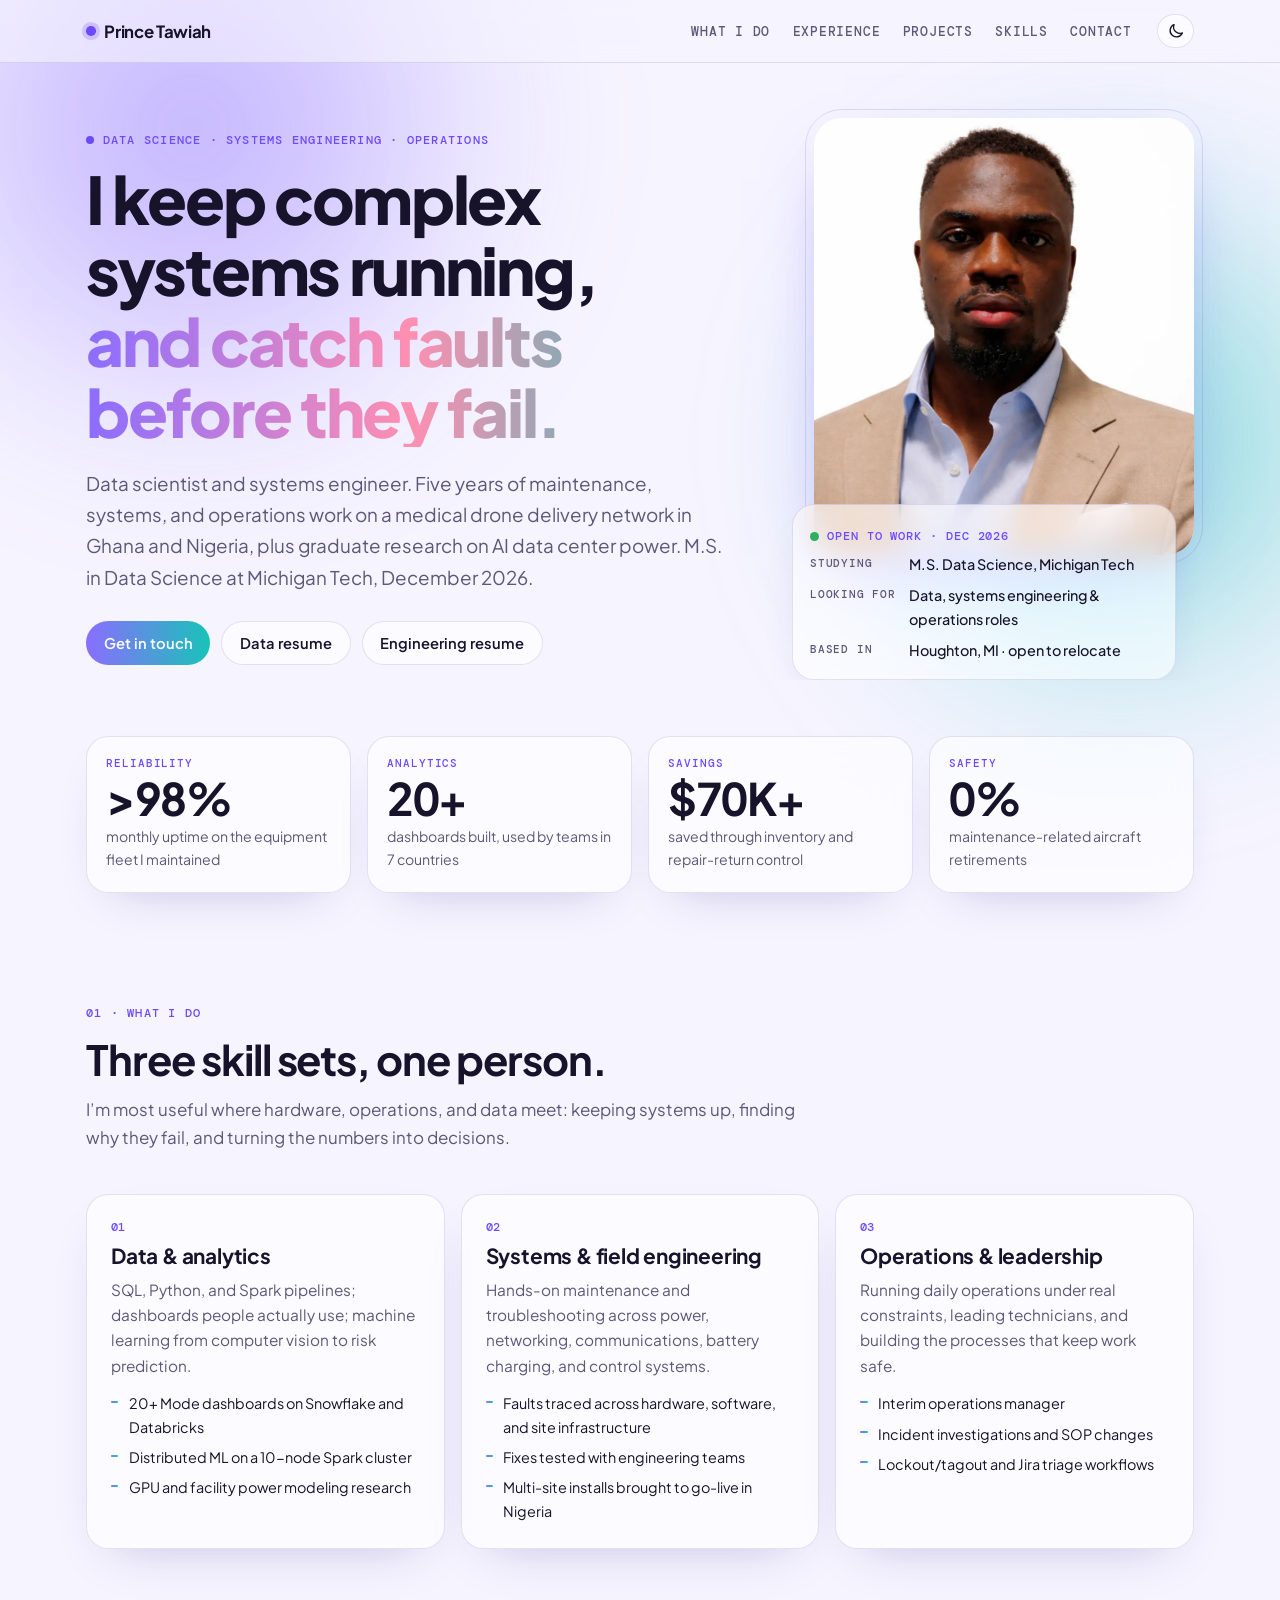
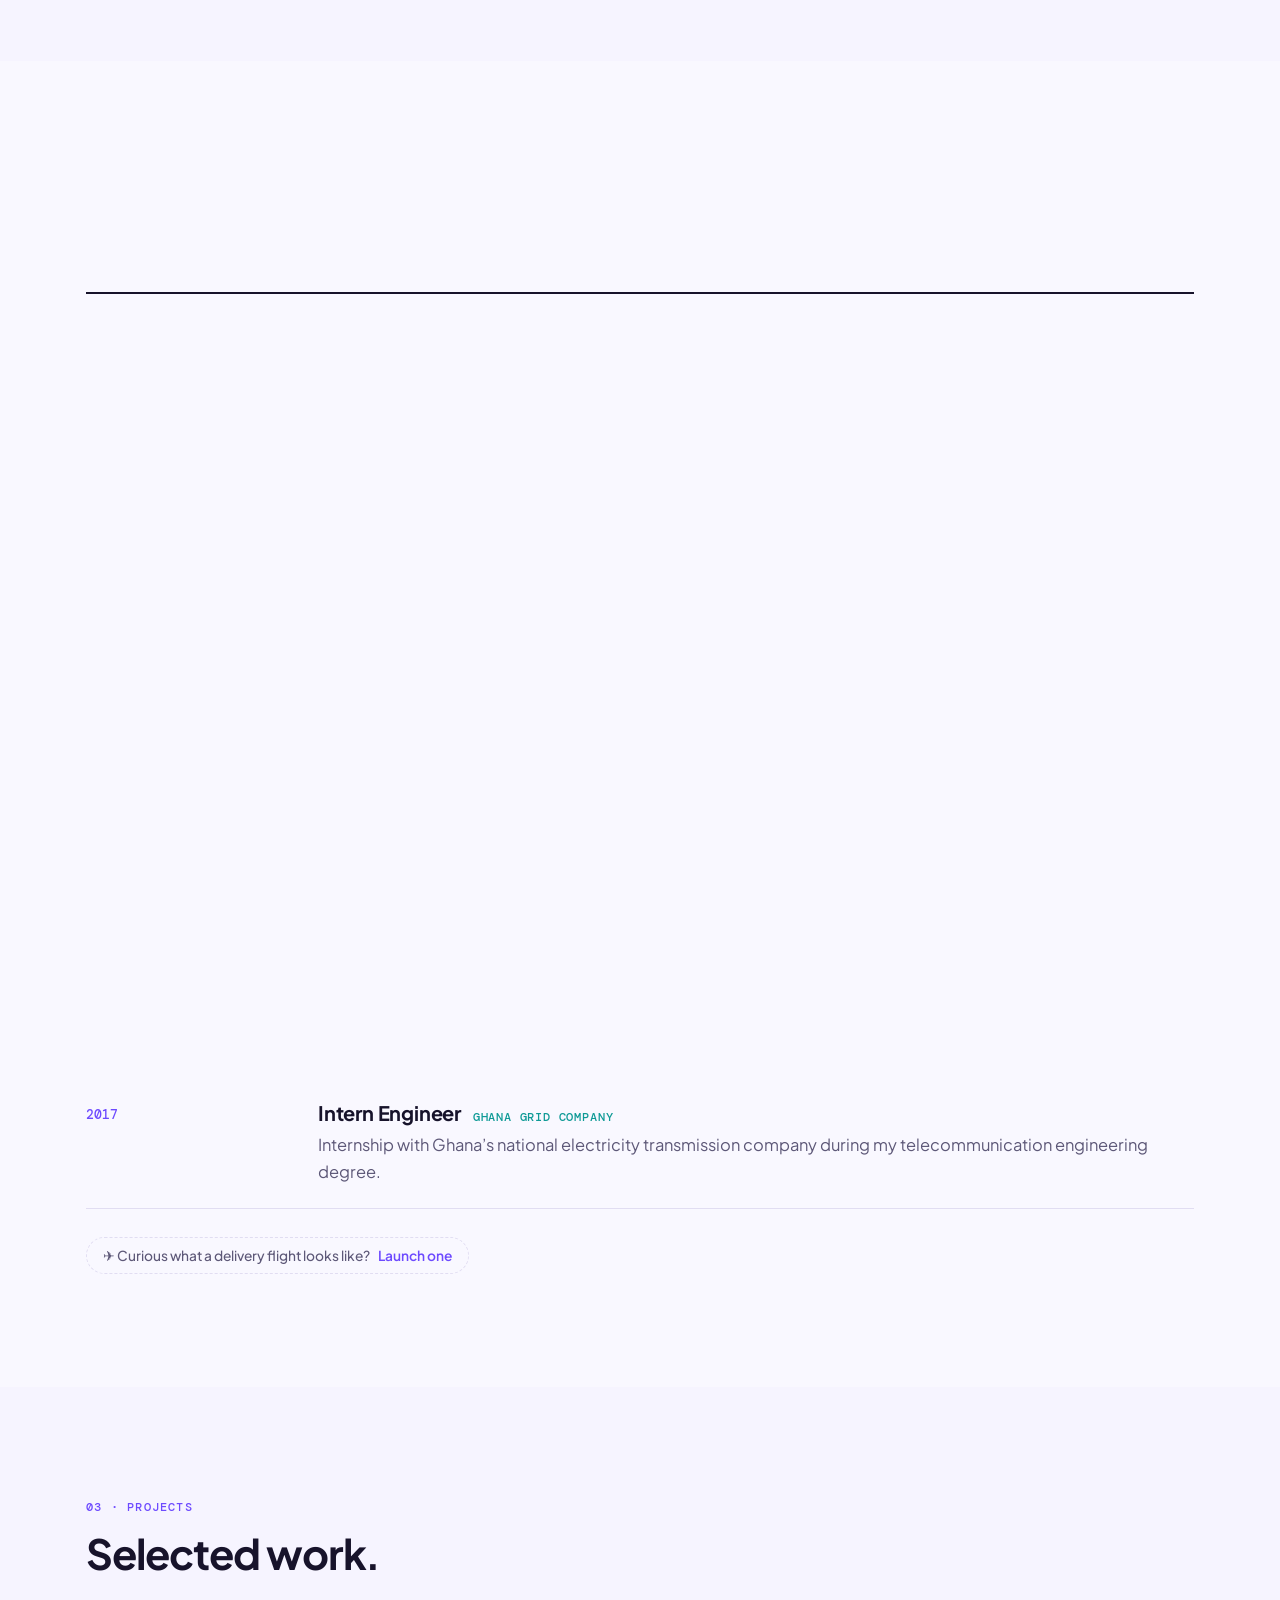
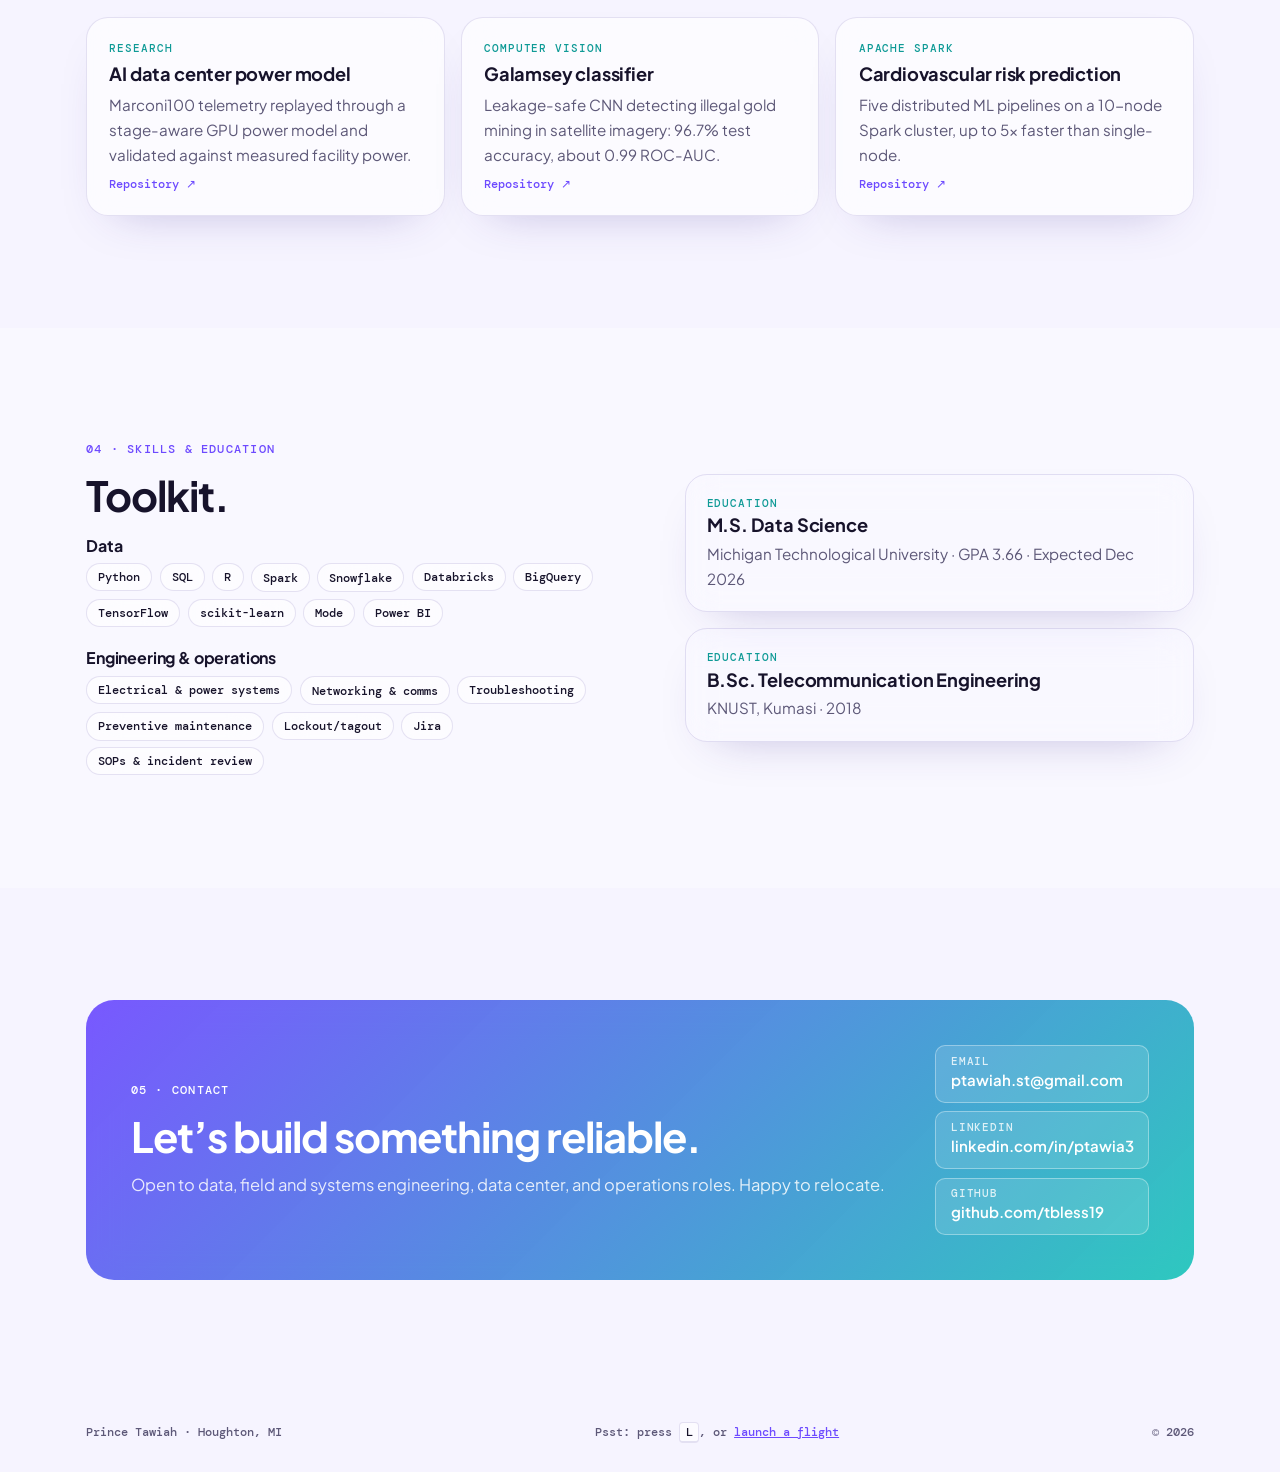
==== index.html @ 642e968b "Add portfolio site" ====
<!doctype html><html lang="en"><head><meta charset="utf-8"><meta name="viewport" content="width=device-width,initial-scale=1"><title>Prince Tawiah | Data, Engineering &amp; Operations</title>
<meta name="description" content="Prince Tawiah: data science, field and systems engineering, and flight operations from five years running a drone delivery distribution center in Ghana.">
<link rel="preconnect" href="https://fonts.googleapis.com"><link rel="preconnect" href="https://fonts.gstatic.com" crossorigin>
<link href="https://fonts.googleapis.com/css2?family=Plus+Jakarta+Sans:wght@400;500;600;700;800&family=DM+Mono:wght@500&display=swap" rel="stylesheet">
<link rel="stylesheet" href="style.css">
</head><body><a class="skip" href="#main">Skip to content</a>
<header class="bar">
  <div class="wrap bar-in">
    <a class="mark" href="#top"><span class="dot" aria-hidden="true"></span>Prince Tawiah</a>
    <nav class="menu" id="menu" aria-label="Primary"><a href="#what">What I do</a><a href="#log">Experience</a><a href="#work">Projects</a><a href="#skills">Skills</a><a href="#contact">Contact</a></nav>
    <div class="bar-tools"><button class="tool icon-btn" id="theme" type="button" aria-label="Switch theme"></button><button class="tool menu-btn" id="menu-btn" type="button" aria-expanded="false" aria-controls="menu">Menu</button></div>
  </div>
</header>

<main id="main">
  <section class="hero" id="top">
    <div class="wrap hero-grid">
      <div>
        <p class="kicker"><span class="live" aria-hidden="true"></span>Data science · Systems engineering · Operations</p>
        <h1><span class="sr">I keep complex systems running, and use data to improve reliability.</span><span aria-hidden="true">I keep complex systems running, <em class="rot"><span class="on">and fix what slows them down.</span><span>and catch faults before they fail.</span><span>and lead the teams that maintain them.</span><span>and use data to improve reliability.</span></em></span></h1>
        <p class="lede">Data scientist and systems engineer. Five years of maintenance, systems, and operations work on a medical drone delivery network in Ghana and Nigeria, plus graduate research on AI data center power. M.S. in Data Science at Michigan Tech, December 2026.</p>
        <div class="actions">
          <a class="btn primary" href="#contact">Get in touch</a>
          <a class="btn" href="assets/Prince_Tawiah_Resume_Data.pdf" data-cv="data">Data resume</a>
          <a class="btn" href="assets/Prince_Tawiah_Resume_Engineering.pdf" data-cv="engineering">Engineering resume</a>
        </div>
      </div>
      <figure class="portrait rv">
        <div class="frame"><img src="assets/prince-tawiah-professional.webp" alt="Prince Tawiah" width="900" height="1350"></div>
        <figcaption class="now">
          <span class="status"><i aria-hidden="true"></i>Open to work · Dec 2026</span>
          <dl>
            <div><dt>Studying</dt><dd>M.S. Data Science, Michigan Tech</dd></div>
            <div><dt>Looking for</dt><dd>Data, systems engineering &amp; operations roles</dd></div>
            <div><dt>Based in</dt><dd>Houghton, MI · open to relocate</dd></div>
          </dl>
        </figcaption>
      </figure>
    </div>
  </section>

  <section class="readouts wrap" aria-label="Highlights">
    <div><span class="lbl">Reliability</span><strong data-to="98" data-pre="&gt;" data-suf="%">&gt;98%</strong><span>monthly uptime on the equipment fleet I maintained</span></div>
    <div><span class="lbl">Analytics</span><strong data-to="20" data-suf="+">20+</strong><span>dashboards built, used by teams in 7 countries</span></div>
    <div><span class="lbl">Savings</span><strong data-to="70" data-pre="$" data-suf="K+">$70K+</strong><span>saved through inventory and repair-return control</span></div>
    <div><span class="lbl">Safety</span><strong>0%</strong><span>maintenance-related aircraft retirements</span></div>
  </section>

  <section class="sec wrap" id="what">
    <header class="sec-head"><p class="kicker">01 · What I do</p><h2>Three skill sets, one person.</h2><p>I’m most useful where hardware, operations, and data meet: keeping systems up, finding why they fail, and turning the numbers into decisions.</p></header>
    <div class="caps">
      <article class="cap rv"><span class="n">01</span><h3>Data &amp; analytics</h3><p>SQL, Python, and Spark pipelines; dashboards people actually use; machine learning from computer vision to risk prediction.</p><ul><li>20+ Mode dashboards on Snowflake and Databricks</li><li>Distributed ML on a 10-node Spark cluster</li><li>GPU and facility power modeling research</li></ul></article>
      <article class="cap rv"><span class="n">02</span><h3>Systems &amp; field engineering</h3><p>Hands-on maintenance and troubleshooting across power, networking, communications, battery charging, and control systems.</p><ul><li>Faults traced across hardware, software, and site infrastructure</li><li>Fixes tested with engineering teams</li><li>Multi-site installs brought to go-live in Nigeria</li></ul></article>
      <article class="cap rv"><span class="n">03</span><h3>Operations &amp; leadership</h3><p>Running daily operations under real constraints, leading technicians, and building the processes that keep work safe.</p><ul><li>Interim operations manager</li><li>Incident investigations and SOP changes</li><li>Lockout/tagout and Jira triage workflows</li></ul></article>
    </div>
  </section>

  <section class="sec band" id="log">
    <div class="wrap">
      <header class="sec-head"><p class="kicker">02 · Experience</p><h2>Where I’ve done it.</h2></header>
      <div class="logbook" role="list">
        <div class="entry rv" role="listitem"><span class="when">Expected Dec 2026</span><div><h3>M.S. Data Science <small>Michigan Technological University</small></h3><p>Graduate research on AI data center power demand: modeling GPU and CPU utilization and validating it against measured facility power. GPA 3.66.</p></div></div>
        <div class="org rv"><span>Zipline · medical drone delivery</span><span>Ghana &amp; Nigeria · 2019–2025</span></div>
        <div class="entry rv" role="listitem"><span class="when">Dec 2019 – Jan 2025</span><div><h3>Maintenance Technician <small>Systems &amp; fleet</small></h3><p>Maintained launch and recovery systems, battery charging, power, network and communications, ground control stations, and the aircraft fleet: &gt;98% monthly uptime and 0% maintenance-related retirements. Supervised and mentored flight technicians.</p></div></div>
        <div class="entry rv" role="listitem"><span class="when">Ghana</span><div><h3>Flight Operator <small>Operations</small></h3><p>Launches, recoveries, mission monitoring, weather go/no-go calls, and coordination with air traffic control and the Ghana Air Force. Mentored new operators. Best Flight Operator, 2023.</p></div></div>
        <div class="entry rv" role="listitem"><span class="when">Jan 2022 – Dec 2024</span><div><h3>Interim Operations Manager <small>Leadership</small></h3><p>Ran daily operations and the team through leadership gaps while keeping delivery targets.</p></div></div>
        <div class="entry rv" role="listitem"><span class="when">Jan 2022 – Oct 2022</span><div><h3>Systems Installation Lead <small>Deployment · Nigeria</small></h3><p>Brought up multiple new sites, leading battery charging installation through go-live.</p></div></div>
        <div class="entry rv" role="listitem"><span class="when">Feb 2023 – Mar 2024</span><div><h3>Quartermaster <small>Supply</small></h3><p>Spare-parts inventory and repair returns: 100% accuracy, zero stockouts, $70K+ saved.</p></div></div>
        <div class="entry rv" role="listitem"><span class="when">2017</span><div><h3>Intern Engineer <small>Ghana Grid Company</small></h3><p>Internship with Ghana’s national electricity transmission company during my telecommunication engineering degree.</p></div></div>
      </div>
      <button class="egg-hint" type="button" data-launch>✈ Curious what a delivery flight looks like? <span>Launch one</span></button>
    </div>
  </section>

  <section class="sec wrap" id="work">
    <header class="sec-head"><p class="kicker">03 · Projects</p><h2>Selected work.</h2></header>
    <div class="cards">
      <a class="card rv" href="https://github.com/tbless19/it-power-analysis" target="_blank" rel="noreferrer"><span class="tag">Research</span><h3>AI data center power model</h3><p>Marconi100 telemetry replayed through a stage-aware GPU power model and validated against measured facility power.</p><span class="go">Repository ↗</span></a>
      <a class="card rv" href="https://github.com/tbless19/galamsey-cnn-classifier" target="_blank" rel="noreferrer"><span class="tag">Computer vision</span><h3>Galamsey classifier</h3><p>Leakage-safe CNN detecting illegal gold mining in satellite imagery: 96.7% test accuracy, about 0.99 ROC-AUC.</p><span class="go">Repository ↗</span></a>
      <a class="card rv" href="https://github.com/tbless19/CVD_-Risk_Prediction_Analysis" target="_blank" rel="noreferrer"><span class="tag">Apache Spark</span><h3>Cardiovascular risk prediction</h3><p>Five distributed ML pipelines on a 10-node Spark cluster, up to 5× faster than single-node.</p><span class="go">Repository ↗</span></a>
    </div>
  </section>

  <section class="sec band" id="skills">
    <div class="wrap split">
      <div>
        <p class="kicker">04 · Skills &amp; education</p>
        <h2>Toolkit.</h2>
        <div class="skill-groups">
          <div><h3>Data</h3><ul class="chips"><li>Python</li><li>SQL</li><li>R</li><li>Spark</li><li>Snowflake</li><li>Databricks</li><li>BigQuery</li><li>TensorFlow</li><li>scikit-learn</li><li>Mode</li><li>Power BI</li></ul></div>
          <div><h3>Engineering &amp; operations</h3><ul class="chips"><li>Electrical &amp; power systems</li><li>Networking &amp; comms</li><li>Troubleshooting</li><li>Preventive maintenance</li><li>Lockout/tagout</li><li>Jira</li><li>SOPs &amp; incident review</li></ul></div>
        </div>
      </div>
      <div class="edu">
        <div class="rv"><span class="tag">Education</span><h3>M.S. Data Science</h3><p>Michigan Technological University · GPA 3.66 · Expected Dec 2026</p></div>
        <div class="rv"><span class="tag">Education</span><h3>B.Sc. Telecommunication Engineering</h3><p>KNUST, Kumasi · 2018</p></div>
      </div>
    </div>
  </section>

  <section class="sec wrap" id="contact">
    <div class="cta rv">
      <div><p class="kicker">05 · Contact</p><h2>Let’s build something reliable.</h2><p>Open to data, field and systems engineering, data center, and operations roles. Happy to relocate.</p></div>
      <div class="reach">
        <a href="mailto:ptawiah.st@gmail.com"><span>Email</span>ptawiah.st@gmail.com</a>
        <a href="https://www.linkedin.com/in/ptawia3" target="_blank" rel="noreferrer"><span>LinkedIn</span>linkedin.com/in/ptawia3</a>
        <a href="https://github.com/tbless19" target="_blank" rel="noreferrer"><span>GitHub</span>github.com/tbless19</a>
      </div>
    </div>
  </section>
</main>
<footer class="foot wrap"><span>Prince Tawiah · Houghton, MI</span><span class="psst">Psst: press <kbd>L</kbd>, or <button type="button" class="linkish" data-launch>launch a flight</button></span><span>© <span id="yr">2026</span></span></footer>

<dialog class="flight" id="flight" aria-labelledby="flight-title">
  <div class="flight-head">
    <div><p class="kicker">Hidden hangar</p><h2 id="flight-title">A delivery flight, the way I used to run them.</h2></div>
    <button class="tool" type="button" id="flight-close">Close</button>
  </div>
  <p class="flight-sub">At Zipline I kept every stage of this loop working: the launcher, the aircraft, the recovery system, and the charging, power, and network gear behind them.</p>
  <figure class="profile" aria-label="Animated mission profile: launch, cruise, drop, return, recover">
    <svg id="mp" viewBox="0 50 1200 290" role="img" aria-hidden="true">
        <defs>
          <pattern id="hatch" width="8" height="8" patternUnits="userSpaceOnUse" patternTransform="rotate(45)"><line x1="0" y1="0" x2="0" y2="8" class="hatch"/></pattern>
        </defs>
        <line x1="0" y1="318" x2="1200" y2="318" class="ground"/>
        <rect x="0" y="318" width="1200" height="22" fill="url(#hatch)"/>
        <!-- launcher -->
        <g class="rig"><path d="M56 316 L150 286" class="rail"/><path d="M70 316 L76 300 M110 316 L112 296 M140 316 L140 289" class="leg"/><rect x="40" y="306" width="34" height="12" rx="2" class="box"/></g>
        <!-- facility -->
        <g class="facility" transform="translate(712 278)"><path d="M0 40 V14 L26 0 L52 14 V40 Z" class="bld"/><path d="M22 18 h8 v6 h6 v8 h-6 v6 h-8 v-6 h-6 v-8 h6 z" class="cross"/></g>
        <circle cx="738" cy="316" r="16" class="zone"/>
        <!-- recovery -->
        <g class="rig"><path d="M1096 318 V206 M1176 318 V206" class="post"/><path id="wire" d="M1096 214 L1176 214" class="wire"/></g>
        <!-- path -->
        <path id="route" d="M150 286 C 230 226, 270 120, 380 112 L 560 112 C 630 112, 650 176, 712 176 L 770 176 C 840 176, 860 100, 940 100 L 990 100 C 1050 100, 1090 170, 1136 214" class="route"/>
        <path id="trail" d="M150 286 C 230 226, 270 120, 380 112 L 560 112 C 630 112, 650 176, 712 176 L 770 176 C 840 176, 860 100, 940 100 L 990 100 C 1050 100, 1090 170, 1136 214" class="trail" pathLength="1000"/>
        <!-- package with paper drogue -->
        <g id="pkg" opacity="0"><path d="M-12 -26 Q0 -40 12 -26 Z" class="canopy"/><path d="M-11 -26 L-3 -6 M11 -26 L3 -6" class="lines"/><rect x="-6" y="-6" width="12" height="10" rx="1.5" class="box"/></g>
        <!-- aircraft, side view: pod body, high straight wing, wing-mounted prop, boom, tail, tailhook -->
        <g id="zip">
          <g class="ac">
            <path d="M-39.5 -0.6 L-39.1 -10.3 L-33.8 -10.3 L-31.4 -0.6 Z" class="fin"/>
            <path d="M-40.6 2.4 L-36.5 -0.2" class="hook"/>
            <path d="M-15 -1.9 L-15 -8.6 L-9.6 -8.6 L-10.2 -6 Q-10 -3.2 -7 -3 Z" class="pylon"/>
            <path d="M28.8 0 C28.8 -3.2 22 -4.5 10 -4.4 C0 -4.2 -8 -2 -17.4 -0.6 L-41.5 -0.5 L-41.5 0.7 L-17.4 0.8 C-8 2.6 0 4.8 10 4.8 C22 4.8 28.8 3.2 28.8 0 Z" class="pod"/>
            <path d="M5 -4.35 Q11 -6.3 18 -4.3 Q11 -4.8 5 -4.35 Z" class="canopy-top"/>
            <rect x="19.2" y="4.4" width="1.6" height="1.6" rx=".4" class="tab"/>
            <rect x="-17.4" y="-9.7" width="11" height="2.1" rx="1" class="nacelle"/>
            <ellipse cx="-18" cy="-8.65" rx=".75" ry="5.8" class="prop"/>
            <ellipse cx="-5.8" cy="-8.65" rx=".75" ry="5.8" class="prop"/>
          </g>
        </g>
      </svg>
    <ol class="phases" id="phase-legend">
      <li data-p="0"><b>T+00</b>Launch</li>
      <li data-p="1"><b>Cruise</b>Monitor</li>
      <li data-p="2"><b>Drop</b>Deliver</li>
      <li data-p="3"><b>Return</b>Inbound</li>
      <li data-p="4"><b>Recover</b>Catch</li>
    </ol>
    <figcaption>Illustration: the aircraft launches from a catapult, drops its package under a paper parachute, and is caught by its tailhook on a recovery wire.</figcaption>
  </figure>
</dialog>

<dialog class="cv" id="cv" aria-labelledby="cv-title">
  <div class="cv-head">
    <div class="cv-tabs" role="tablist" aria-label="Resume version">
      <button type="button" role="tab" data-cv-tab="data" aria-selected="true">Data</button>
      <button type="button" role="tab" data-cv-tab="engineering" aria-selected="false">Engineering</button>
    </div>
    <h2 id="cv-title" class="sr">Resume preview</h2>
    <div class="cv-actions">
      <button type="button" class="btn primary" id="cv-dl">Download PDF</button>
      <a class="btn cv-open" id="cv-open" href="assets/Prince_Tawiah_Resume_Data.pdf" target="_blank" rel="noopener">Open in new tab</a>
      <button type="button" class="tool" id="cv-close" aria-label="Close resume preview">Close</button>
    </div>
  </div>
  <p class="cv-msg" id="cv-msg" role="status" hidden></p>
  <div class="cv-page"><img id="cv-img" src="assets/resume_data.webp" alt="Prince Tawiah, data resume, page 1" width="1445" height="1870"><p class="cv-hint">Tap the page to zoom</p></div>
</dialog>
<script src="site.js"></script>
</body></html>
---- style.css ----
/* Layout: a mission-profile page. Graph-paper background, an animated launch → drop → recovery flight path with a fixed-wing aircraft, a top-view systems diagram, and a logbook. */
:root{
  --bg:#f4f0e8; --panel:#fffdf8; --band:#ebe5d8; --ink:#14202b; --muted:#56626d; --line:#d9d0bf; --grid:rgba(20,32,43,.055);
  --sig:#d93a26; --sig-ink:#ffffff; --sky:#2c5f99;
  --plane:#ffffff; --plane-line:#14202b;
  --display:"Space Grotesk","Helvetica Neue",Arial,sans-serif; --body:"IBM Plex Sans","Helvetica Neue",Arial,sans-serif; --mono:"JetBrains Mono",ui-monospace,Menlo,monospace;
  color-scheme:light;
}
@media (prefers-color-scheme:dark){:root:not([data-theme="light"]){--bg:#0d141c;--panel:#131d27;--band:#101922;--ink:#ece6da;--muted:#9ba7b2;--line:#25323e;--grid:rgba(236,230,218,.045);--sig:#ff5c45;--sky:#7fb0e6;--plane:#ece6da;--plane-line:#0d141c;color-scheme:dark}}
:root[data-theme="dark"]{--bg:#0d141c;--panel:#131d27;--band:#101922;--ink:#ece6da;--muted:#9ba7b2;--line:#25323e;--grid:rgba(236,230,218,.045);--sig:#ff5c45;--sky:#7fb0e6;--plane:#ece6da;--plane-line:#0d141c;color-scheme:dark}
*{box-sizing:border-box}
[hidden]{display:none!important}
html{scroll-behavior:smooth;scroll-padding-top:4.5rem}
body{margin:0;color:var(--ink);font:400 1.03rem/1.65 var(--body);overflow-x:hidden;
  background-color:var(--bg);
  background-image:linear-gradient(var(--grid) 1px,transparent 1px),linear-gradient(90deg,var(--grid) 1px,transparent 1px);
  background-size:28px 28px}
a{color:inherit}
img{max-width:100%;display:block}
h1,h2,h3{font-family:var(--display);margin:0;text-wrap:balance;letter-spacing:-.025em;line-height:1.08}
h2{font-size:clamp(1.75rem,3.6vw,2.6rem)}
h3{font-size:1.14rem;letter-spacing:-.01em}
p{margin:0}
.wrap{width:min(1180px,100%);margin-inline:auto;padding-inline:clamp(16px,4vw,36px)}
.skip{position:fixed;left:1rem;top:-4rem;z-index:60;background:var(--sig);color:#fff;padding:.5rem .9rem;border-radius:6px}
.skip:focus{top:1rem}
:focus-visible{outline:2px solid var(--sig);outline-offset:3px}

/* bar */
.bar{position:sticky;top:0;z-index:40;background:color-mix(in srgb,var(--bg) 86%,transparent);backdrop-filter:blur(10px);-webkit-backdrop-filter:blur(10px);border-bottom:1px solid var(--line)}
.bar-in{display:flex;align-items:center;gap:1rem;height:3.9rem}
.mark{font:700 1.05rem var(--display);text-decoration:none;display:flex;align-items:center;gap:.55rem;margin-right:auto;letter-spacing:-.02em}
.mark .dot{width:.6rem;height:.6rem;border-radius:50%;background:var(--sig);box-shadow:0 0 0 4px color-mix(in srgb,var(--sig) 22%,transparent)}
.menu{display:flex;gap:.2rem}
.menu a{font:500 .8rem var(--mono);text-transform:uppercase;letter-spacing:.06em;text-decoration:none;padding:.45rem .6rem;border-radius:6px;color:var(--muted)}
.menu a:hover,.menu a.on{color:var(--ink);background:var(--panel)}
.menu a.on{box-shadow:inset 0 -2px 0 var(--sig)}
.bar-tools{display:flex;gap:.4rem}
.tool{font:500 .76rem var(--mono);text-transform:uppercase;letter-spacing:.06em;background:var(--panel);color:var(--ink);border:1px solid var(--line);border-radius:6px;padding:.45rem .7rem;cursor:pointer}
.tool:hover{border-color:var(--ink)}
.menu-btn{display:none}

/* shared */
.kicker{font:500 .76rem var(--mono);text-transform:uppercase;letter-spacing:.1em;color:var(--sig);display:flex;align-items:center;gap:.55rem;margin-bottom:1rem}
.live{width:.5rem;height:.5rem;border-radius:50%;background:var(--sig);animation:pulse 1.6s ease-in-out infinite}
@keyframes pulse{50%{opacity:.25}}
.btn{display:inline-flex;align-items:center;font:600 .92rem var(--body);text-decoration:none;padding:.75rem 1.1rem;border-radius:8px;border:1px solid var(--ink);background:var(--panel);transition:transform .2s,box-shadow .2s}
.btn:hover{transform:translateY(-2px);box-shadow:0 4px 0 var(--ink)}
.btn.primary{background:var(--sig);border-color:var(--sig);color:var(--sig-ink)}
.btn.primary:hover{box-shadow:0 4px 0 color-mix(in srgb,var(--sig) 50%,var(--ink))}
.tag{font:500 .7rem var(--mono);text-transform:uppercase;letter-spacing:.08em;color:var(--sky)}
.sec{padding-block:clamp(4rem,9vw,7rem)}
.band{background:color-mix(in srgb,var(--band) 88%,transparent);border-block:1px solid var(--line)}
.sec-head{max-width:46rem;margin-bottom:2.6rem}
.sec-head p:not(.kicker){color:var(--muted);margin-top:.9rem;font-size:1.06rem}
.body-lg{font-size:1.07rem;color:var(--muted);margin-top:1rem}
.note{font-size:.92rem;color:var(--muted);margin-top:1.4rem;padding-left:.9rem;border-left:3px solid var(--sig)}
.note a{color:var(--ink);font-weight:600}
.split{display:grid;grid-template-columns:1.05fr 1fr;gap:clamp(2rem,5vw,4.5rem);align-items:center}

/* hero */
.hero{padding-top:clamp(2rem,4.5vw,3.4rem);overflow:hidden}
.hero h1{font-size:clamp(2.4rem,6vw,4.5rem);max-width:15ch}
.hero h1 em{font-style:normal;color:var(--sig)}
.lede{max-width:44rem;font-size:clamp(1.05rem,1.6vw,1.18rem);color:var(--muted);margin-top:1.3rem}
.actions{display:flex;flex-wrap:wrap;gap:.7rem;margin-top:1.8rem}
.profile{margin-top:clamp(.5rem,2vw,1.2rem);margin-bottom:0}
#mp{width:100%;height:auto;display:block;overflow:visible}
#mp .ground{stroke:var(--ink);stroke-width:2}
#mp .hatch{stroke:var(--line);stroke-width:2}
#mp .rail{stroke:var(--ink);stroke-width:5;stroke-linecap:round}
#mp .leg,#mp .post{stroke:var(--ink);stroke-width:3;stroke-linecap:round;fill:none}
#mp .box{fill:var(--sig);stroke:var(--ink);stroke-width:1.2}
#mp .wire{stroke:var(--sig);stroke-width:2.5;fill:none}
#mp .bld{fill:var(--panel);stroke:var(--ink);stroke-width:2}
#mp .cross{fill:var(--sig)}
#mp .zone{fill:none;stroke:var(--sig);stroke-width:1.5;stroke-dasharray:4 4;opacity:.7}
#mp .route{fill:none;stroke:var(--muted);stroke-width:1.5;stroke-dasharray:3 7;opacity:.6}
#mp .trail{fill:none;stroke:var(--sig);stroke-width:2.5;stroke-linecap:round;stroke-dasharray:1000;stroke-dashoffset:1000}
#mp .canopy{fill:#f3e7cf;stroke:var(--ink);stroke-width:1.2}
#mp .lines{stroke:var(--ink);stroke-width:.9;fill:none}
#mp .ac{transform:scale(1.35)}
#mp .pod,#mp .wing,#mp .fin,#mp .nacelle,#mp .pylon{fill:var(--plane);stroke:var(--plane-line);stroke-width:.8;stroke-linejoin:round}
#mp .canopy-top{fill:color-mix(in srgb,var(--sig) 30%,var(--plane));stroke:none}
#mp .tab{fill:var(--sig)}
#mp .boom,#mp .tailplane{stroke:var(--ink);stroke-width:1.7;stroke-linecap:round}
#mp .hook{stroke:var(--ink);stroke-width:1;stroke-linecap:round}
#mp .prop{fill:color-mix(in srgb,var(--ink) 55%,transparent);animation:flick .12s linear infinite}
@keyframes flick{50%{opacity:.35}}
:root[data-theme="dark"] #mp .boom,:root[data-theme="dark"] #mp .tailplane{stroke:var(--plane)}
@media (prefers-color-scheme:dark){:root:not([data-theme="light"]) #mp .boom,:root:not([data-theme="light"]) #mp .tailplane{stroke:var(--plane)}}
.phases{list-style:none;margin:1rem 0 0;padding:0;display:grid;grid-template-columns:repeat(5,1fr);border:1px solid var(--line);border-radius:10px;background:var(--panel);overflow:hidden}
.phases li{padding:.7rem .8rem;font-size:.9rem;color:var(--muted);border-right:1px solid var(--line);position:relative;transition:color .3s,background .3s}
.phases li:last-child{border-right:0}
.phases li b{display:block;font:500 .7rem var(--mono);text-transform:uppercase;letter-spacing:.08em;color:var(--muted)}
.phases li::after{content:"";position:absolute;left:0;bottom:0;height:3px;width:0;background:var(--sig);transition:width .4s}
.phases li.on{color:var(--ink);background:color-mix(in srgb,var(--sig) 8%,var(--panel))}
.phases li.on b{color:var(--sig)}
.phases li.on::after{width:100%}
.profile figcaption{font-size:.78rem;color:var(--muted);margin-top:.6rem}

/* readouts */
.readouts{display:grid;grid-template-columns:repeat(4,1fr);gap:1rem;margin-top:clamp(2.5rem,5vw,3.5rem)}
.readouts div{background:var(--panel);border:1px solid var(--line);border-radius:12px;padding:1.2rem 1.2rem 1.3rem;display:flex;flex-direction:column;gap:.25rem}
.readouts .lbl{font:500 .7rem var(--mono);text-transform:uppercase;letter-spacing:.08em;color:var(--sig)}
.readouts strong{font:700 clamp(2rem,4vw,2.8rem)/1.05 var(--display);letter-spacing:-.03em;font-variant-numeric:tabular-nums}
.readouts span:last-child{font-size:.88rem;color:var(--muted)}

/* steps */
.steps{list-style:none;margin:0;padding:0;display:grid;grid-template-columns:repeat(5,1fr);gap:0;counter-reset:s;position:relative}
.steps::before{content:"";position:absolute;left:1.2rem;right:1.2rem;top:1.2rem;border-top:2px dashed var(--line)}
.steps li{position:relative;padding:0 1.1rem 0 0}
.steps .n{position:relative;display:grid;place-items:center;width:2.4rem;height:2.4rem;border-radius:50%;background:var(--panel);border:2px solid var(--ink);font:500 .78rem var(--mono);margin-bottom:1.1rem;transition:background .3s,color .3s}
.steps li:hover .n{background:var(--sig);border-color:var(--sig);color:#fff}
.steps h3{margin-bottom:.4rem}
.steps p{font-size:.94rem;color:var(--muted)}

/* plan view */
.plan{margin:0;background:var(--panel);border:1px solid var(--line);border-radius:16px;padding:1rem}
.plan svg{width:100%;height:auto;display:block}
.plan .grid-lines path{stroke:var(--grid);stroke-width:1;fill:none}
.plan .wing{fill:var(--plane);stroke:var(--plane-line);stroke-width:1.5}
.plan .pod,.plan .nacelle,.plan .tail,.plan .boom{fill:var(--plane);stroke:var(--plane-line);stroke-width:1.5}
.plan .bay{fill:none;stroke:var(--plane-line);stroke-width:1.2;stroke-dasharray:3 3}
.plan .hook{stroke:var(--ink);stroke-width:2;stroke-linecap:round}
.plan .blade{fill:var(--ink);opacity:.75}
.plan .disc{fill:color-mix(in srgb,var(--ink) 10%,transparent)}
.plan .blade{animation:blur .16s steps(2) infinite}
@keyframes blur{50%{transform:scaleX(.55);opacity:.35}}
.plan .blade{transform-box:fill-box;transform-origin:center}
.plan .callouts path{fill:none;stroke:var(--muted);stroke-width:1.2;stroke-dasharray:200;stroke-dashoffset:200;transition:stroke-dashoffset 1.2s ease}
.plan .callouts text{font:500 14px var(--mono);fill:var(--ink);opacity:0;transition:opacity .6s .8s}
.plan.in .callouts path{stroke-dashoffset:0}
.plan.in .callouts text{opacity:1}
.plan figcaption{font-size:.78rem;color:var(--muted);margin-top:.4rem;padding-inline:.3rem}
.sys{list-style:none;padding:0;margin:1.4rem 0 0;display:grid;grid-template-columns:1fr 1fr;gap:.55rem}
.sys li{background:var(--panel);border:1px solid var(--line);border-radius:8px;padding:.6rem .8rem;font-size:.92rem;color:var(--muted)}
.sys li b{color:var(--ink)}

/* logbook */
.logbook{border-top:2px solid var(--ink)}
.entry{display:grid;grid-template-columns:13rem 1fr;gap:1.5rem;padding:1.4rem 0;border-bottom:1px solid var(--line);transition:background .25s,padding .25s}
.entry:hover{background:var(--panel);padding-inline:1rem}
.entry .when{font:500 .8rem var(--mono);color:var(--sig);padding-top:.25rem}
.entry h3{font-size:1.25rem}
.entry h3 small{font:500 .72rem var(--mono);text-transform:uppercase;letter-spacing:.07em;color:var(--sky);margin-left:.5rem;white-space:nowrap}
.entry p{color:var(--muted);margin-top:.35rem;max-width:52rem}

/* data */
.split.rev > :first-child{order:0}
.chips{list-style:none;padding:0;margin:1.4rem 0 0;display:flex;flex-wrap:wrap;gap:.45rem}
.chips li{font:500 .78rem var(--mono);border:1px solid var(--line);background:var(--panel);border-radius:999px;padding:.32rem .7rem}
.scope{margin:0;background:#0f1a24;color:#e7eef4;border-radius:16px;padding:1.1rem 1.1rem .8rem;border:1px solid #22313f;box-shadow:0 18px 40px -24px rgba(0,0,0,.5)}
.scope-head{display:flex;justify-content:space-between;font:500 .72rem var(--mono);letter-spacing:.1em;color:#9fb2c3;margin-bottom:.7rem}
.blink{color:#ff6a52;animation:pulse 1.4s infinite}
.scope svg{width:100%;height:auto;display:block}
.scope .gl{stroke:rgba(255,255,255,.08);stroke-width:1}
.scope .sig-line{fill:none;stroke:#ff6a52;stroke-width:3;stroke-linejoin:round;stroke-dasharray:1;stroke-dashoffset:1;transition:stroke-dashoffset 2.2s ease}
.scope .sig-fill{fill:rgba(255,106,82,.14);opacity:0;transition:opacity 1s 1.6s}
.scope.in .sig-line{stroke-dashoffset:0}
.scope.in .sig-fill{opacity:1}
.scope figcaption{font-size:.72rem;color:#8396a6;margin-top:.3rem}

/* cards */
.cards{display:grid;grid-template-columns:repeat(3,1fr);gap:1rem}
.card{display:flex;flex-direction:column;gap:.55rem;text-decoration:none;background:var(--panel);border:1px solid var(--line);border-radius:14px;padding:1.4rem;transition:transform .25s,border-color .25s,box-shadow .25s}
.card:hover{transform:translateY(-4px);border-color:var(--ink);box-shadow:0 6px 0 var(--ink)}
.card p{color:var(--muted);font-size:.95rem;flex:1}
.go{font:500 .78rem var(--mono);color:var(--sig)}
.edu{display:grid;grid-template-columns:1fr 1fr;gap:1rem;margin-top:1rem}
.edu div{border:1px dashed var(--ink);border-radius:14px;padding:1.3rem;display:flex;flex-direction:column;gap:.35rem}
.edu p{color:var(--muted);font-size:.95rem}

/* contact */
.cta{display:grid;grid-template-columns:auto 1fr auto;gap:2rem;align-items:center;background:var(--ink);color:var(--bg);border-radius:20px;padding:clamp(1.6rem,4vw,2.8rem)}
.cta img{width:112px;height:112px;border-radius:50%;object-fit:cover;border:3px solid var(--sig)}
.cta p:not(.kicker){color:color-mix(in srgb,var(--bg) 75%,transparent);margin-top:.7rem}
.reach{display:flex;flex-direction:column;gap:.55rem}
.reach a{display:flex;flex-direction:column;text-decoration:none;border:1px solid color-mix(in srgb,var(--bg) 25%,transparent);border-radius:10px;padding:.55rem .9rem;font-weight:600;font-size:.94rem;transition:background .2s,color .2s}
.reach a span{font:500 .66rem var(--mono);text-transform:uppercase;letter-spacing:.08em;color:var(--sig)}
.reach a:hover{background:var(--bg);color:var(--ink)}
.foot{display:flex;justify-content:space-between;padding-block:2rem;font:500 .78rem var(--mono);color:var(--muted)}

/* reveal */
.rv{opacity:0;transform:translateY(18px);transition:opacity .7s ease,transform .7s ease}
.rv.in{opacity:1;transform:none}
.steps li.rv:nth-child(2){transition-delay:.08s}.steps li.rv:nth-child(3){transition-delay:.16s}.steps li.rv:nth-child(4){transition-delay:.24s}.steps li.rv:nth-child(5){transition-delay:.32s}
.cards .rv:nth-child(2){transition-delay:.1s}.cards .rv:nth-child(3){transition-delay:.2s}

@media (max-width:980px){
  .steps{grid-template-columns:1fr;gap:1.4rem}
  .steps::before{left:1.15rem;right:auto;top:1.2rem;bottom:1.2rem;border-top:0;border-left:2px dashed var(--line)}
  .steps li{display:grid;grid-template-columns:3.4rem 1fr;padding:0}
  .steps .n{grid-row:span 2;margin:0}
  .split{grid-template-columns:1fr}
  .cards{grid-template-columns:1fr 1fr}
  .cta{grid-template-columns:auto 1fr}
  .reach{grid-column:1/-1;flex-direction:row;flex-wrap:wrap}
  .reach a{flex:1 1 12rem}
}
@media (max-width:760px){
  .menu-btn{display:inline-flex}
  .menu{position:absolute;top:3.9rem;left:0;right:0;flex-direction:column;background:var(--bg);border-bottom:1px solid var(--line);padding:.6rem 16px 1rem;display:none}
  .menu.open{display:flex}
  .readouts{grid-template-columns:1fr 1fr}
  .phases li{padding:.55rem .4rem;font-size:.74rem}
  .phases li b{font-size:.6rem;letter-spacing:.04em}
  .sys{grid-template-columns:1fr}
  .plan .callouts text{font-size:18px}
  .entry{grid-template-columns:1fr;gap:.3rem}
  .entry h3 small{display:block;margin:.25rem 0 0}
  .cards,.edu{grid-template-columns:1fr}
  .cta{grid-template-columns:1fr}
  .cta img{width:88px;height:88px}
  .foot{flex-direction:column;gap:.4rem}
}
@media (prefers-reduced-motion:reduce){
  *,*::before,*::after{animation:none!important;transition:none!important}
  .rv{opacity:1;transform:none}
  html{scroll-behavior:auto}
}

/* style 9: generalist hero, hidden flight */
.hero{padding-bottom:0}
.hero-grid{display:grid;grid-template-columns:1.25fr .9fr;gap:clamp(2rem,5vw,4rem);align-items:center}
.hero h1{font-size:clamp(2.3rem,5.2vw,4.1rem);max-width:17ch}
.hero .scope{transform-origin:center}
.scope-stats{display:grid;grid-template-columns:repeat(3,1fr);gap:.5rem;margin-top:.8rem;border-top:1px solid #22313f;padding-top:.8rem}
.scope-stats b{display:block;font:700 1.35rem var(--display);color:#fff}
.scope-stats span{font:500 .66rem var(--mono);text-transform:uppercase;letter-spacing:.07em;color:#9fb2c3}
.caps{display:grid;grid-template-columns:repeat(3,1fr);gap:1rem}
.cap{background:var(--panel);border:1px solid var(--line);border-radius:16px;padding:1.5rem;display:flex;flex-direction:column;gap:.6rem;transition:transform .25s,box-shadow .25s,border-color .25s}
.cap:hover{transform:translateY(-4px);border-color:var(--ink);box-shadow:0 6px 0 var(--ink)}
.cap .n{font:500 .74rem var(--mono);color:var(--sig)}
.cap h3{font-size:1.3rem}
.cap p{color:var(--muted);font-size:.96rem}
.cap ul{margin:.3rem 0 0;padding:0;list-style:none;display:grid;gap:.4rem}
.cap li{font-size:.9rem;padding-left:1.1rem;position:relative}
.cap li::before{content:"";position:absolute;left:0;top:.6em;width:.45rem;height:2px;background:var(--sig)}
.caps .rv:nth-child(2){transition-delay:.1s}.caps .rv:nth-child(3){transition-delay:.2s}
.org{display:flex;justify-content:space-between;gap:1rem;flex-wrap:wrap;margin-top:2rem;padding:.6rem .8rem;background:var(--ink);color:var(--bg);border-radius:8px;font:500 .76rem var(--mono);text-transform:uppercase;letter-spacing:.07em}
.egg-hint{margin-top:1.8rem;display:inline-flex;gap:.5rem;align-items:center;flex-wrap:wrap;background:none;border:1px dashed var(--line);border-radius:999px;padding:.55rem 1rem;color:var(--muted);font:500 .86rem var(--body);cursor:pointer;transition:border-color .2s,color .2s}
.egg-hint span{color:var(--sig);font-weight:600}
.egg-hint:hover{border-color:var(--sig);color:var(--ink)}
.skill-groups{display:grid;gap:1.4rem;margin-top:1.2rem}
.skill-groups h3{font-size:1rem}
.skill-groups .chips{margin-top:.6rem}
#skills .edu{grid-template-columns:1fr;margin-top:0}
.psst{color:var(--muted)}
kbd{font:500 .74rem var(--mono);border:1px solid var(--line);border-bottom-width:2px;border-radius:4px;padding:.05rem .35rem;background:var(--panel);color:var(--ink)}
.linkish{background:none;border:0;padding:0;font:inherit;color:var(--sig);text-decoration:underline;cursor:pointer}
dialog.flight{width:min(1100px,calc(100% - 32px));max-width:none;max-height:calc(100dvh - 32px);overflow:auto;border:1px solid var(--line);border-radius:20px;padding:clamp(1.1rem,3vw,2rem);background:var(--bg);color:var(--ink);
  background-image:linear-gradient(var(--grid) 1px,transparent 1px),linear-gradient(90deg,var(--grid) 1px,transparent 1px);background-size:28px 28px;box-shadow:0 30px 80px -30px rgba(0,0,0,.55)}
dialog.flight::backdrop{background:rgba(8,14,20,.55);backdrop-filter:blur(4px)}
dialog.flight[open]{animation:pop .35s ease}
@keyframes pop{from{opacity:0;transform:translateY(16px) scale(.98)}}
.flight-head{display:flex;justify-content:space-between;gap:1rem;align-items:flex-start}
.flight-head .kicker{margin-bottom:.5rem}
.flight-head h2{font-size:clamp(1.3rem,3vw,1.9rem)}
.flight-sub{color:var(--muted);margin:.7rem 0 .4rem;max-width:46rem}
.flight .profile{margin:.6rem 0 0}
.phases li{min-width:0}
@media (max-width:980px){.hero-grid{grid-template-columns:1fr}.caps{grid-template-columns:1fr}}
@media (max-width:760px){.psst{display:none}}

.sr{position:absolute;width:1px;height:1px;overflow:hidden;clip:rect(0 0 0 0);white-space:nowrap}
.hero h1 .rot{display:grid}
.hero h1 .rot>span{grid-area:1/1;opacity:0;transform:translateY(.35em);filter:blur(6px);transition:opacity .55s ease,transform .55s ease,filter .55s ease}
.hero h1 .rot>span.on{opacity:1;transform:none;filter:none}
.hero h1 .rot>span.off{opacity:0;transform:translateY(-.35em);filter:blur(6px)}

.hero-grid{grid-template-columns:1.3fr .8fr}
.portrait{margin:0;position:relative;justify-self:end;width:min(380px,100%)}
.portrait .frame{border-radius:20px;overflow:hidden;border:2px solid var(--ink);box-shadow:10px 10px 0 var(--sig);aspect-ratio:4/4.6;background:#fff;transition:transform .4s ease,box-shadow .4s ease}
.portrait:hover .frame{transform:translate(-3px,-3px);box-shadow:14px 14px 0 var(--sig)}
.portrait img{width:100%;height:100%;object-fit:cover;object-position:50% 12%}
.now{position:relative;margin:-3.2rem 1.1rem 0 -1.4rem;background:var(--panel);border:1px solid var(--line);border-radius:14px;padding:1rem 1.1rem;box-shadow:0 18px 40px -24px rgba(0,0,0,.35)}
.status{display:inline-flex;align-items:center;gap:.5rem;font:500 .72rem var(--mono);text-transform:uppercase;letter-spacing:.08em;color:var(--sig);margin-bottom:.6rem}
.status i{width:.55rem;height:.55rem;border-radius:50%;background:#2fae66;box-shadow:0 0 0 0 rgba(47,174,102,.6);animation:ping 2s infinite}
@keyframes ping{70%{box-shadow:0 0 0 8px rgba(47,174,102,0)}100%{box-shadow:0 0 0 0 rgba(47,174,102,0)}}
.now dl{margin:0;display:grid;gap:.45rem}
.now dl div{display:grid;grid-template-columns:5.6rem 1fr;gap:.6rem;font-size:.9rem}
.now dt{font:500 .68rem var(--mono);text-transform:uppercase;letter-spacing:.07em;color:var(--muted);padding-top:.2rem}
.now dd{margin:0;font-weight:500}
.cta{grid-template-columns:1fr auto}
@media (max-width:980px){.portrait{justify-self:start;width:min(360px,100%)}.now{margin-left:-.6rem}}
@media (max-width:760px){.portrait{width:100%;max-width:340px;margin-inline:auto}.now{margin:-2.6rem .6rem 0 .6rem}.cta{grid-template-columns:1fr}}

@media (max-width:980px){.hero-grid{grid-template-columns:1fr}}

/* ===== section transitions ===== */
.progress{position:fixed;left:0;top:0;height:3px;width:100%;background:var(--sig);transform-origin:0 50%;transform:scaleX(0);z-index:70;pointer-events:none}
html[data-fx] .rv{transition-property:opacity,transform,filter,clip-path;transition-duration:.85s;transition-timing-function:cubic-bezier(.2,.7,.2,1);transition-delay:calc(var(--i,0) * 80ms)!important}
html[data-fx] .rv:not(.in){transition-duration:0s;transition-delay:0s!important}
/* cascade: rise in sequence, heading underline draws */
html[data-fx="cascade"] .rv{opacity:0;transform:translateY(30px)}
html[data-fx="cascade"] .rv.in{opacity:1;transform:none}
html[data-fx="cascade"] .sec-head h2::after,html[data-fx="cascade"] #skills .split>div:first-child h2::after{content:"";display:block;height:3px;width:0;margin-top:.7rem;background:var(--sig);transition:width .9s cubic-bezier(.2,.7,.2,1) .35s}
html[data-fx="cascade"] .rv.in h2::after{width:3.5rem}
/* curtain: unveiled from the bottom edge up */
html[data-fx="curtain"] .rv{opacity:0;clip-path:inset(0 0 100% 0);transform:translateY(46px)}
html[data-fx="curtain"] .rv.in{opacity:1;clip-path:inset(-40px -40px -40px -40px);transform:none}
html[data-fx="curtain"] .rv{transition-duration:1s}
/* focus: sharpen from a soft blur */
html[data-fx="focus"] .rv{opacity:0;filter:blur(12px);transform:scale(.965)}
html[data-fx="focus"] .rv.in{opacity:1;filter:blur(0);transform:none}
/* slide: alternate from left and right */
html[data-fx="slide"] .rv{opacity:0;transform:translateX(-56px)}
html[data-fx="slide"] .rv[data-side="r"]{transform:translateX(56px)}
html[data-fx="slide"] .rv.in{opacity:1;transform:none}
/* wipe: accent bar sweeps across headings, content lifts */
html[data-fx="wipe"] .rv{opacity:0;transform:translateY(14px)}
html[data-fx="wipe"] .rv.in{opacity:1;transform:none}
html[data-fx="wipe"] .rv h2{position:relative;width:fit-content}
html[data-fx="wipe"] .rv h2::before{content:"";position:absolute;inset:-.04em -.12em;background:var(--sig);transform:scaleX(0);transform-origin:left;pointer-events:none}
html[data-fx="wipe"] .rv.in h2::before{animation:fx-wipe 1.05s cubic-bezier(.75,0,.2,1) both;animation-delay:calc(var(--i,0) * 80ms)}
html[data-fx="wipe"] .rv.in h2{animation:fx-txt 1.05s both;animation-delay:calc(var(--i,0) * 80ms)}
@keyframes fx-wipe{0%{transform:scaleX(0);transform-origin:left}48%{transform:scaleX(1);transform-origin:left}52%{transform:scaleX(1);transform-origin:right}100%{transform:scaleX(0);transform-origin:right}}
@keyframes fx-txt{0%,49%{color:transparent;-webkit-text-fill-color:transparent}}
/* picker */
.fx-picker{position:fixed;left:50%;bottom:14px;transform:translateX(-50%);z-index:65;display:flex;align-items:center;gap:.25rem;padding:.35rem;border-radius:999px;background:color-mix(in srgb,var(--panel) 92%,transparent);border:1px solid var(--line);box-shadow:0 14px 40px -16px rgba(0,0,0,.45);backdrop-filter:blur(10px);-webkit-backdrop-filter:blur(10px);max-width:calc(100% - 20px);overflow-x:auto;scrollbar-width:none}
.fx-picker .fx-lbl{font:500 .64rem var(--mono);text-transform:uppercase;letter-spacing:.08em;color:var(--muted);padding:0 .5rem 0 .6rem;white-space:nowrap}
.fx-picker button{font:500 .8rem var(--body);color:var(--ink);background:transparent;border:0;border-radius:999px;padding:.42rem .75rem;cursor:pointer;white-space:nowrap;display:inline-flex;gap:.35rem;align-items:center}
.fx-picker button i{font:500 .58rem var(--mono);font-style:normal;text-transform:uppercase;letter-spacing:.05em;color:var(--muted)}
.fx-picker button:hover{background:color-mix(in srgb,var(--ink) 8%,transparent)}
.fx-picker button[aria-pressed="true"]{background:var(--ink);color:var(--bg)}
.fx-picker button[aria-pressed="true"] i{color:color-mix(in srgb,var(--bg) 70%,transparent)}
.fx-picker .fx-x{color:var(--muted);padding:.42rem .6rem}
@media (max-width:760px){.fx-picker{left:10px;right:10px;transform:none;bottom:10px}.fx-picker .fx-lbl{display:none}}
@media (prefers-reduced-motion:reduce){html[data-fx] .rv{opacity:1!important;transform:none!important;filter:none!important;clip-path:none!important}html[data-fx] .rv h2::before{display:none}html[data-fx] .rv h2{animation:none!important}.progress{display:none}}

/* résumé preview */
dialog.cv{width:min(920px,calc(100% - 24px));max-width:none;height:calc(100dvh - 32px);max-height:none;padding:0;border:1px solid var(--line);border-radius:18px;background:var(--bg);color:var(--ink);overflow:hidden;box-shadow:0 30px 80px -30px rgba(0,0,0,.6)}
dialog.cv[open]{display:flex;flex-direction:column;animation:pop .3s ease}
dialog.cv::backdrop{background:rgba(8,12,18,.6);backdrop-filter:blur(4px)}
.cv-head{display:flex;align-items:center;justify-content:space-between;gap:.8rem;flex-wrap:wrap;padding:.8rem 1rem;border-bottom:1px solid var(--line);background:var(--panel)}
.cv-tabs{display:inline-flex;background:var(--bg);border:1px solid var(--line);border-radius:999px;padding:.2rem}
.cv-tabs button{font:600 .86rem var(--body);color:var(--muted);background:transparent;border:0;border-radius:999px;padding:.45rem .9rem;cursor:pointer}
.cv-tabs button[aria-selected="true"]{background:var(--ink);color:var(--bg)}
.cv-actions{display:flex;gap:.5rem;align-items:center;flex-wrap:wrap}
.cv-actions .btn{padding:.55rem .9rem;font-size:.86rem}
.cv-msg{margin:0;padding:.5rem 1rem;font-size:.85rem;color:var(--muted);background:var(--band);border-bottom:1px solid var(--line)}
.cv-page{flex:1;overflow:auto;padding:clamp(.8rem,3vw,1.6rem);background:color-mix(in srgb,var(--ink) 6%,var(--bg))}
.cv-page img{width:100%;max-width:780px;height:auto;margin:0 auto;background:#fff;box-shadow:0 10px 40px -18px rgba(0,0,0,.45);border-radius:4px}
@media (max-width:560px){.cv-head{padding:.6rem}.cv-actions{width:100%}.cv-actions .btn{flex:1;justify-content:center}.cv-open{display:none}}
.cv-page img{cursor:zoom-in;transition:width .25s ease}
.cv-page.zoom img{width:220%;max-width:none;cursor:zoom-out}
@media (min-width:900px){.cv-page.zoom img{width:150%}}
.cv-hint{font:500 .68rem var(--mono);text-transform:uppercase;letter-spacing:.07em;color:var(--muted);text-align:center;margin:.7rem 0 0}

.tool.icon-btn{display:inline-grid;place-items:center;width:2.3rem;height:2.1rem;padding:0;line-height:0}
.tool.icon-btn svg{display:block;transition:transform .4s ease}
.tool.icon-btn:hover svg{transform:rotate(-20deg)}

/* Theme: Aurora. Drifting color gradients behind frosted-glass cards. */
:root{--bg:#f6f4ff;--panel:rgba(255,255,255,.62);--band:rgba(255,255,255,.35);--ink:#17132b;--muted:#5d5878;--line:rgba(80,60,160,.14);--grid:transparent;--sig:#6d4aff;--sig-ink:#fff;--sky:#0f9a96;--plane:#fff;--plane-line:#17132b;--a1:#8b6dff;--a2:#18c3b8;--a3:#ff8fb1;
  --display:"Plus Jakarta Sans","Helvetica Neue",Arial,sans-serif;--body:"Plus Jakarta Sans","Helvetica Neue",Arial,sans-serif;--mono:"DM Mono",ui-monospace,monospace}
@media (prefers-color-scheme:dark){:root:not([data-theme="light"]){--bg:#0b0a19;--panel:rgba(26,22,52,.55);--band:rgba(20,17,42,.4);--ink:#efeaff;--muted:#a59fc6;--line:rgba(180,160,255,.14);--sig:#a48bff;--sig-ink:#120d2a;--sky:#5fe3d9;--plane:#efeaff;--plane-line:#0b0a19}}
:root[data-theme="dark"]{--bg:#0b0a19;--panel:rgba(26,22,52,.55);--band:rgba(20,17,42,.4);--ink:#efeaff;--muted:#a59fc6;--line:rgba(180,160,255,.14);--sig:#a48bff;--sig-ink:#120d2a;--sky:#5fe3d9;--plane:#efeaff;--plane-line:#0b0a19}
body{background-image:none}
body::before,body::after{content:"";position:fixed;z-index:-1;pointer-events:none;border-radius:50%;filter:blur(80px);opacity:.55}
body::before{width:60vw;height:60vw;left:-15vw;top:-20vw;background:radial-gradient(circle,var(--a1),transparent 65%);animation:drift1 22s ease-in-out infinite alternate}
body::after{width:55vw;height:55vw;right:-15vw;top:10vh;background:radial-gradient(circle,var(--a2),transparent 65%);animation:drift2 26s ease-in-out infinite alternate}
@keyframes drift1{to{transform:translate(18vw,30vh) scale(1.15)}}
@keyframes drift2{to{transform:translate(-20vw,40vh) scale(.9)}}
.hero h1{font-weight:800;letter-spacing:-.035em}
.hero h1 .rot>span{background:linear-gradient(90deg,var(--a1),var(--a3) 50%,var(--a2));-webkit-background-clip:text;background-clip:text;color:transparent}
.bar{background:color-mix(in srgb,var(--bg) 60%,transparent)}
.readouts div,.cap,.card,.now,.phases,.sys li,.edu div,.chips li,.cta,dialog.flight{backdrop-filter:blur(16px) saturate(1.4);-webkit-backdrop-filter:blur(16px) saturate(1.4)}
.readouts div,.cap,.card,.now,.edu div{border-radius:22px;border:1px solid var(--line);box-shadow:0 20px 50px -30px rgba(60,40,140,.35)}
.edu div{border-style:solid}
.band{background:var(--band);border-color:transparent}
.btn{border-radius:999px;border-color:var(--line);background:var(--panel);backdrop-filter:blur(10px)}
.btn:hover{transform:translateY(-2px);box-shadow:0 14px 30px -14px rgba(109,74,255,.5)}
.btn.primary{background:linear-gradient(90deg,var(--a1),var(--a2));border:0;color:#fff}
.cap:hover,.card:hover{transform:translateY(-5px);border-color:color-mix(in srgb,var(--sig) 35%,transparent);box-shadow:0 30px 60px -30px rgba(109,74,255,.55)}
.portrait .frame{border:0;border-radius:28px;box-shadow:0 30px 70px -30px rgba(109,74,255,.6);outline:1px solid var(--line);outline-offset:8px}
.portrait:hover .frame{transform:translateY(-4px) rotate(-.6deg);box-shadow:0 40px 80px -30px rgba(24,195,184,.6)}
.now{background:var(--panel)}
.cap li::before{background:linear-gradient(90deg,var(--a1),var(--a2));border-radius:2px}
.org{background:linear-gradient(90deg,var(--a1),var(--a2));color:#fff;border-radius:14px}
.cta{background:linear-gradient(135deg,rgba(109,74,255,.92),rgba(24,195,184,.9));color:#fff;border-radius:28px}
.cta .kicker{color:#fff}
.cta p:not(.kicker){color:rgba(255,255,255,.85)}
.reach a{border-color:rgba(255,255,255,.35);background:rgba(255,255,255,.12)}
.reach a span{color:#fff;opacity:.8}
.reach a:hover{background:#fff;color:#17132b}
.chips li,.tool{border-radius:999px;background:var(--panel)}
.kicker{color:var(--sig)}
dialog.flight{background:color-mix(in srgb,var(--bg) 92%,transparent);background-image:none;border-radius:28px}
.menu a:hover,.menu a.on{background:var(--panel);border-radius:999px}
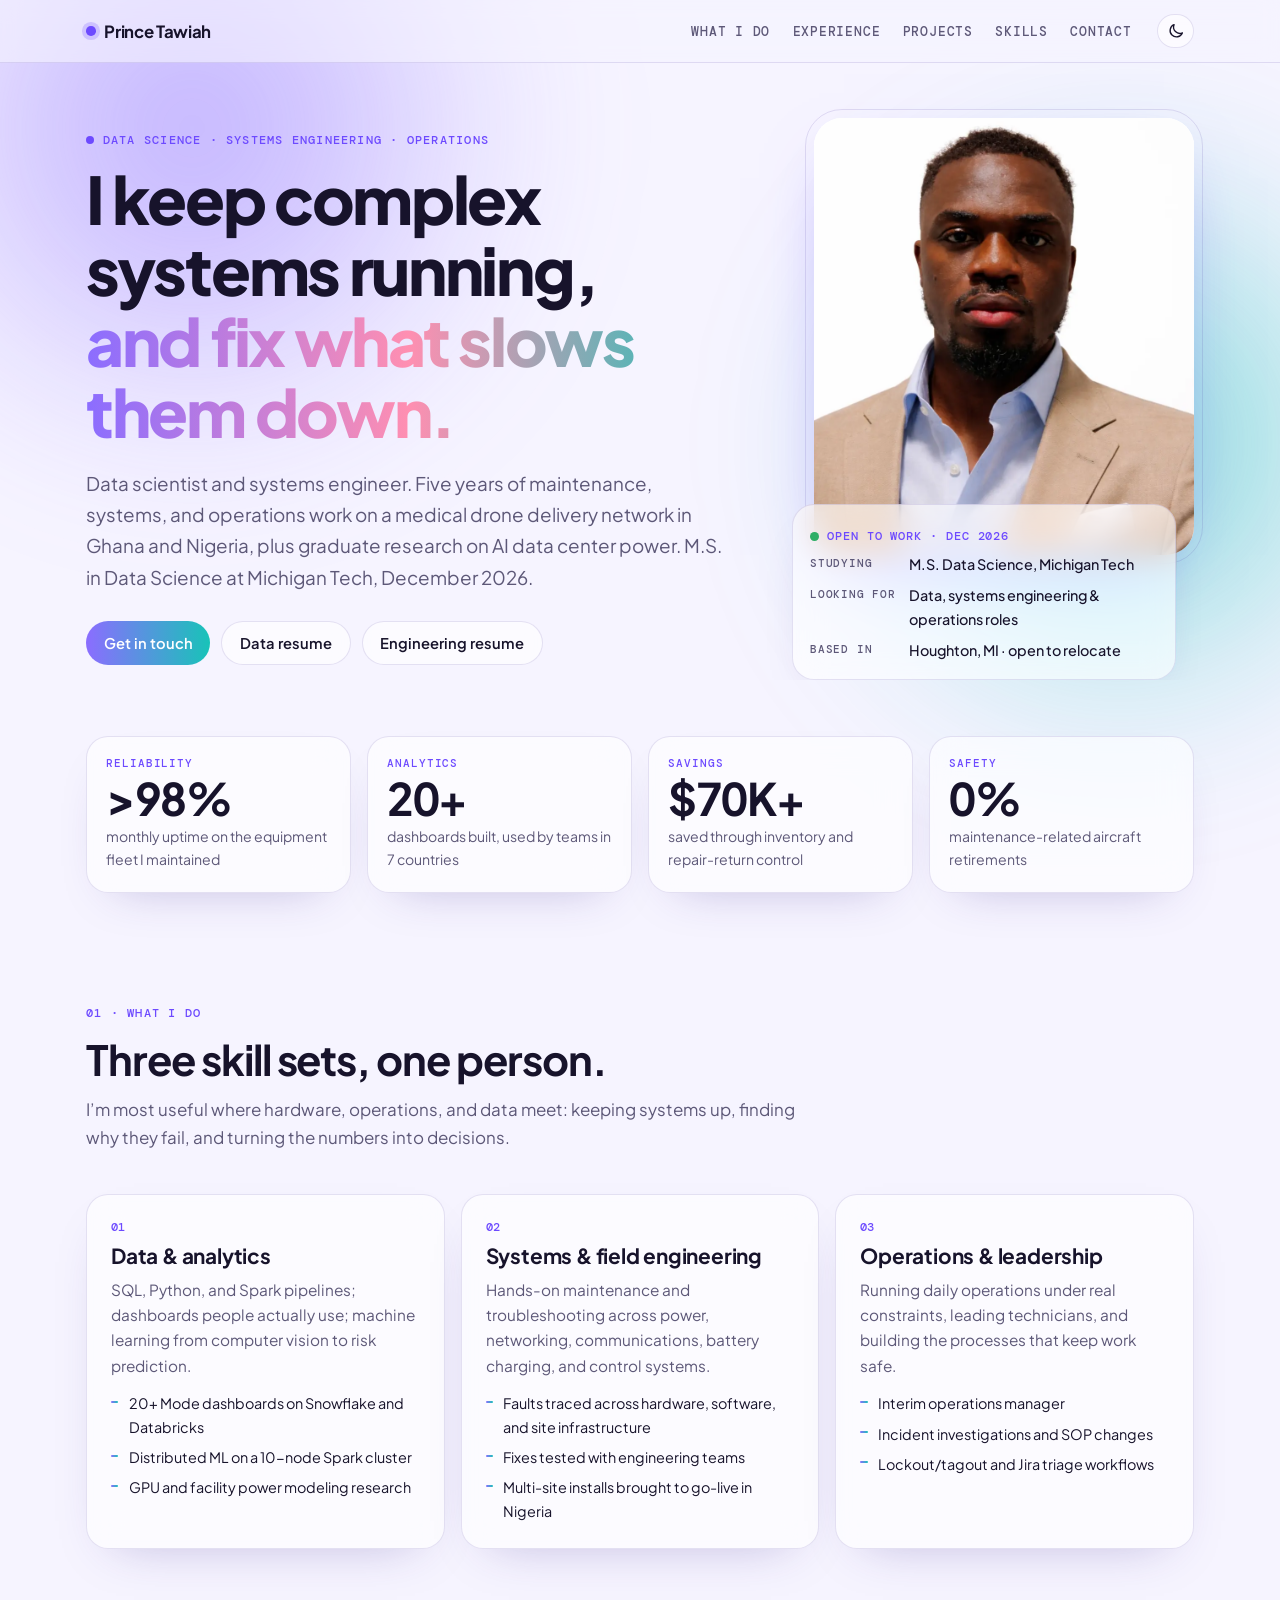
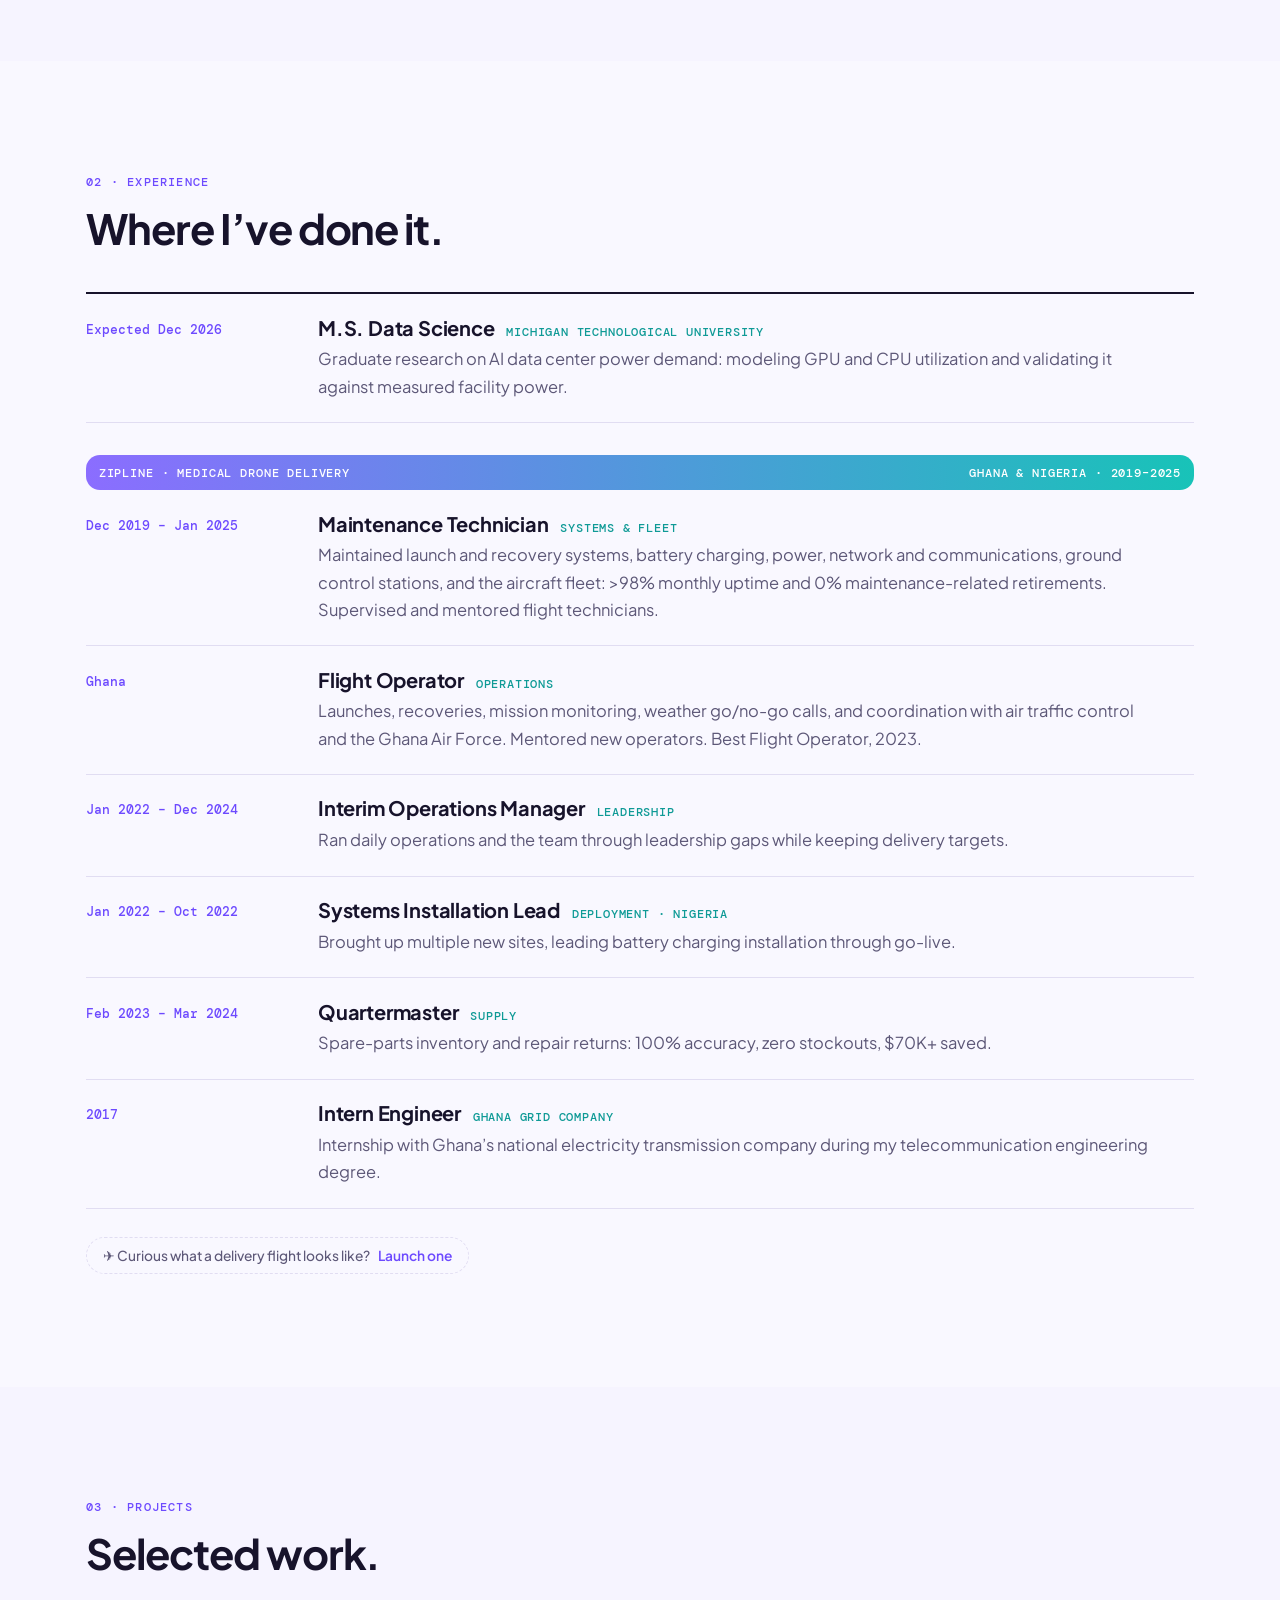
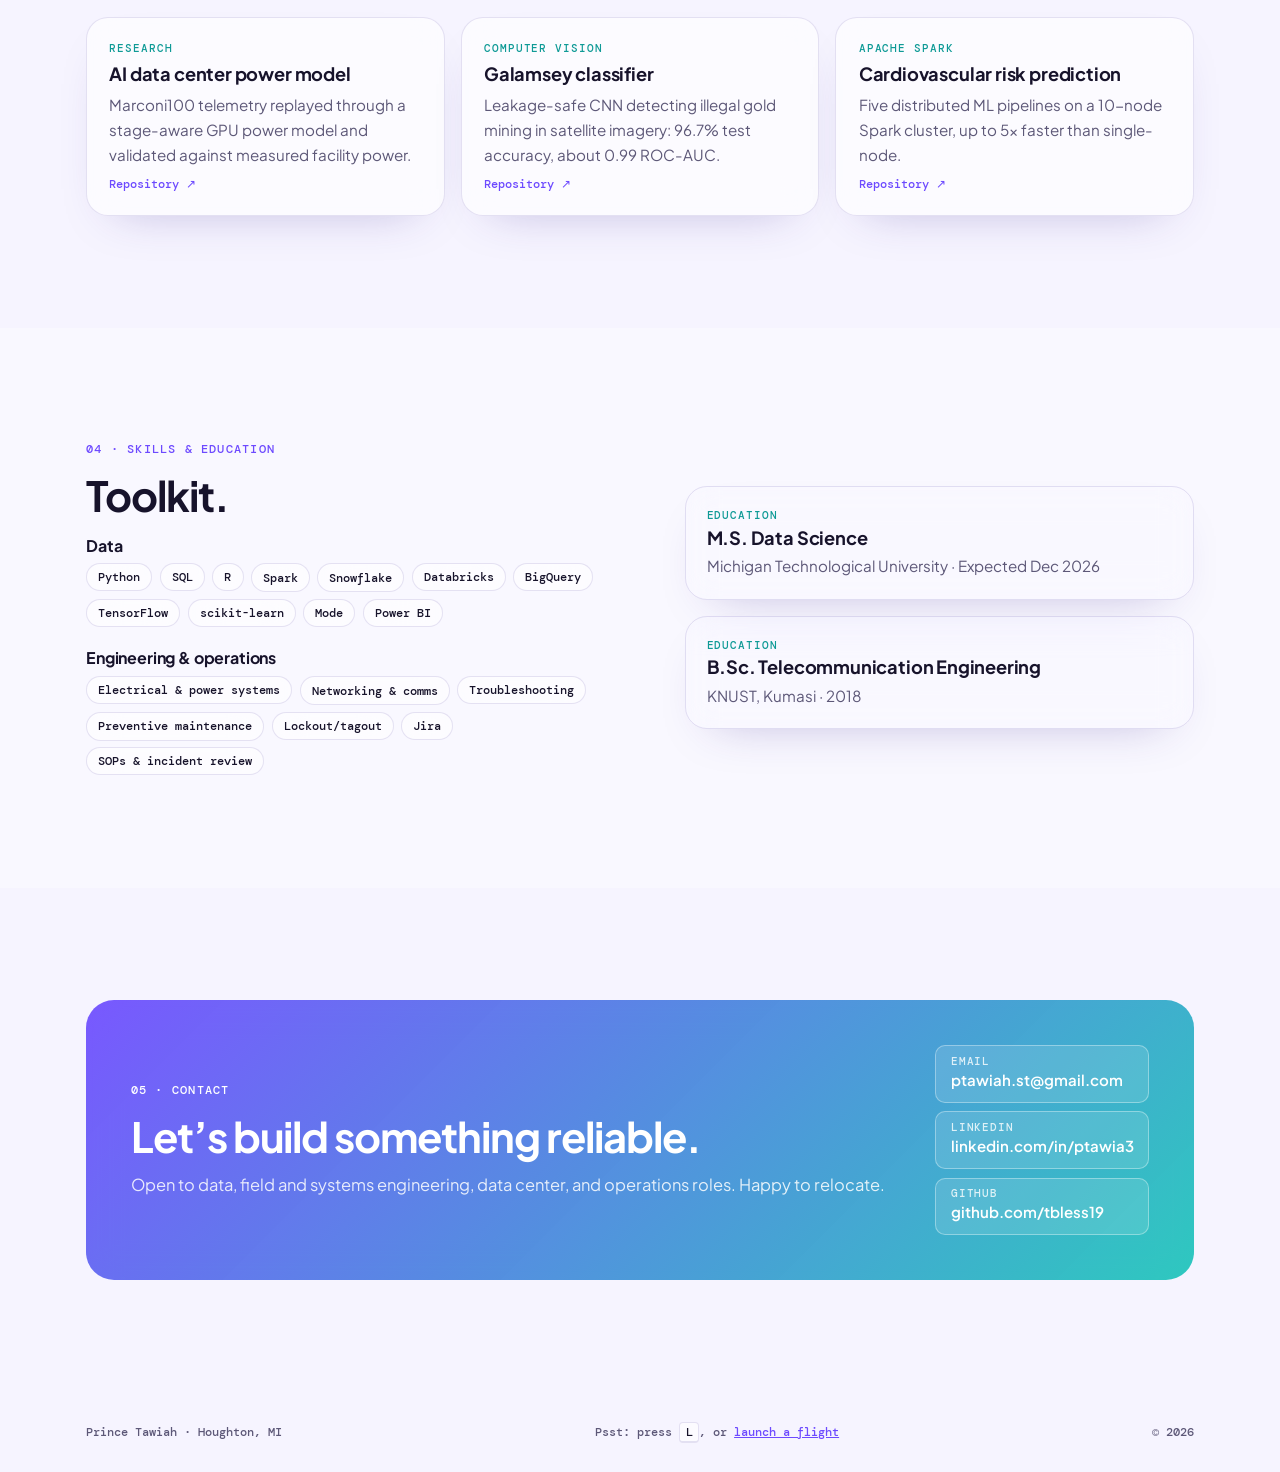
==== commit 4f536f7d: "Update education details in index.html Removed GPA information from education section." ====
--- a/index.html
+++ b/index.html
@@ -59,7 +59,7 @@
     <div class="wrap">
       <header class="sec-head"><p class="kicker">02 · Experience</p><h2>Where I’ve done it.</h2></header>
       <div class="logbook" role="list">
-        <div class="entry rv" role="listitem"><span class="when">Expected Dec 2026</span><div><h3>M.S. Data Science <small>Michigan Technological University</small></h3><p>Graduate research on AI data center power demand: modeling GPU and CPU utilization and validating it against measured facility power. GPA 3.66.</p></div></div>
+        <div class="entry rv" role="listitem"><span class="when">Expected Dec 2026</span><div><h3>M.S. Data Science <small>Michigan Technological University</small></h3><p>Graduate research on AI data center power demand: modeling GPU and CPU utilization and validating it against measured facility power.</p></div></div>
         <div class="org rv"><span>Zipline · medical drone delivery</span><span>Ghana &amp; Nigeria · 2019–2025</span></div>
         <div class="entry rv" role="listitem"><span class="when">Dec 2019 – Jan 2025</span><div><h3>Maintenance Technician <small>Systems &amp; fleet</small></h3><p>Maintained launch and recovery systems, battery charging, power, network and communications, ground control stations, and the aircraft fleet: &gt;98% monthly uptime and 0% maintenance-related retirements. Supervised and mentored flight technicians.</p></div></div>
         <div class="entry rv" role="listitem"><span class="when">Ghana</span><div><h3>Flight Operator <small>Operations</small></h3><p>Launches, recoveries, mission monitoring, weather go/no-go calls, and coordination with air traffic control and the Ghana Air Force. Mentored new operators. Best Flight Operator, 2023.</p></div></div>
@@ -92,7 +92,7 @@
         </div>
       </div>
       <div class="edu">
-        <div class="rv"><span class="tag">Education</span><h3>M.S. Data Science</h3><p>Michigan Technological University · GPA 3.66 · Expected Dec 2026</p></div>
+        <div class="rv"><span class="tag">Education</span><h3>M.S. Data Science</h3><p>Michigan Technological University · Expected Dec 2026</p></div>
         <div class="rv"><span class="tag">Education</span><h3>B.Sc. Telecommunication Engineering</h3><p>KNUST, Kumasi · 2018</p></div>
       </div>
     </div>
@@ -179,4 +179,4 @@
   <div class="cv-page"><img id="cv-img" src="assets/resume_data.webp" alt="Prince Tawiah, data resume, page 1" width="1445" height="1870"><p class="cv-hint">Tap the page to zoom</p></div>
 </dialog>
 <script src="site.js"></script>
-</body></html>+</body></html>
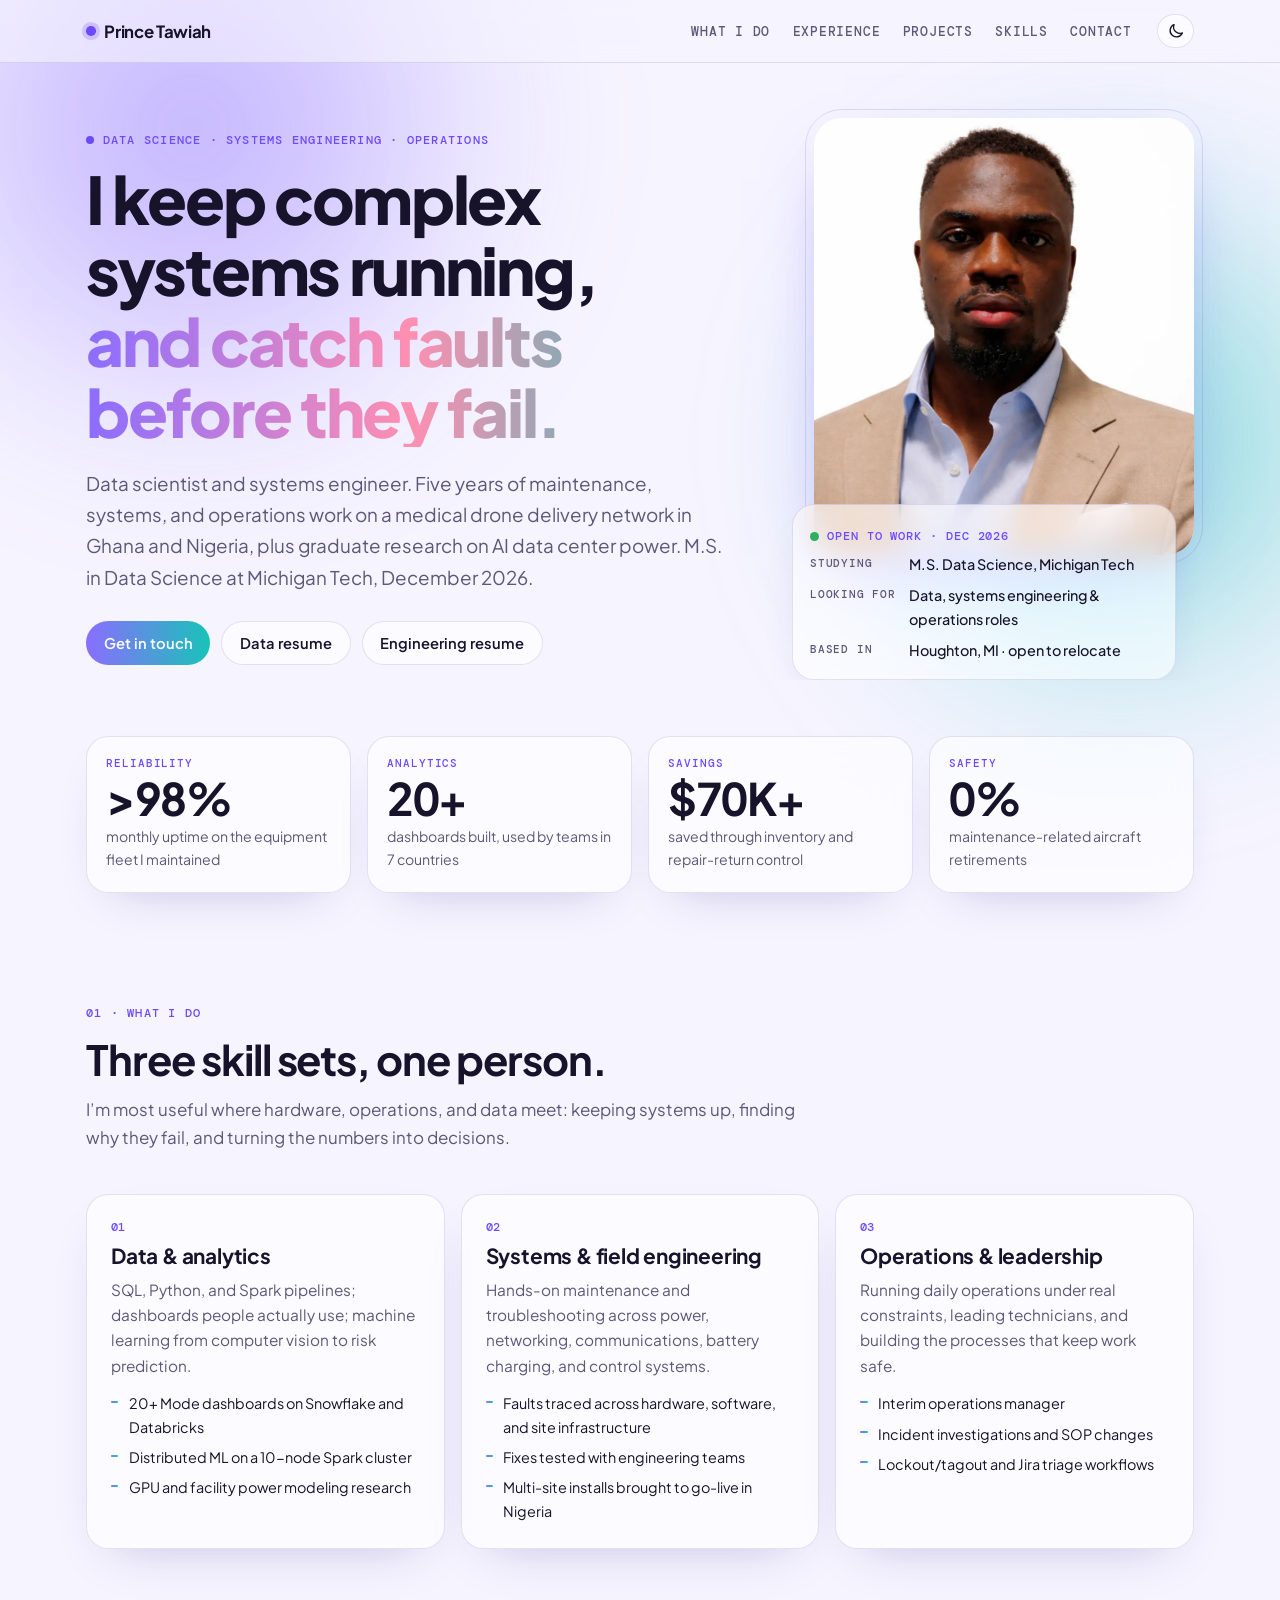
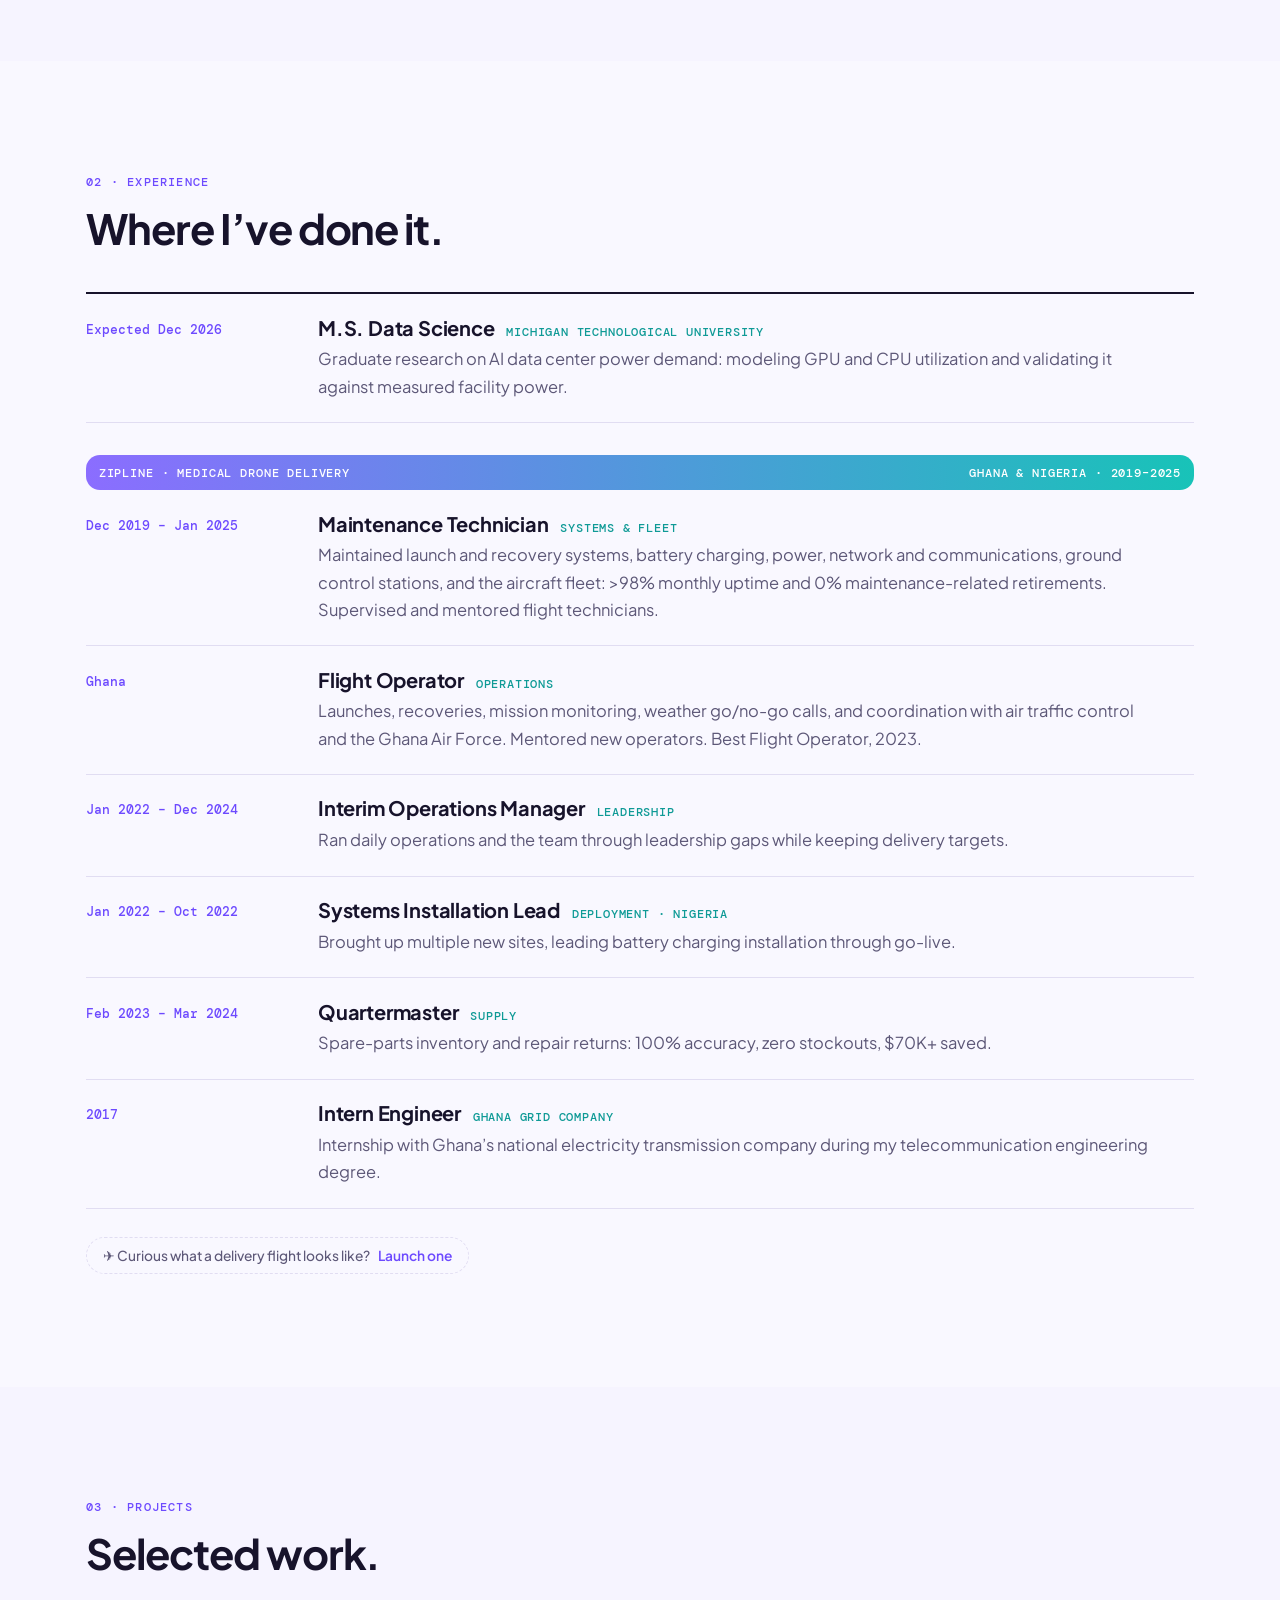
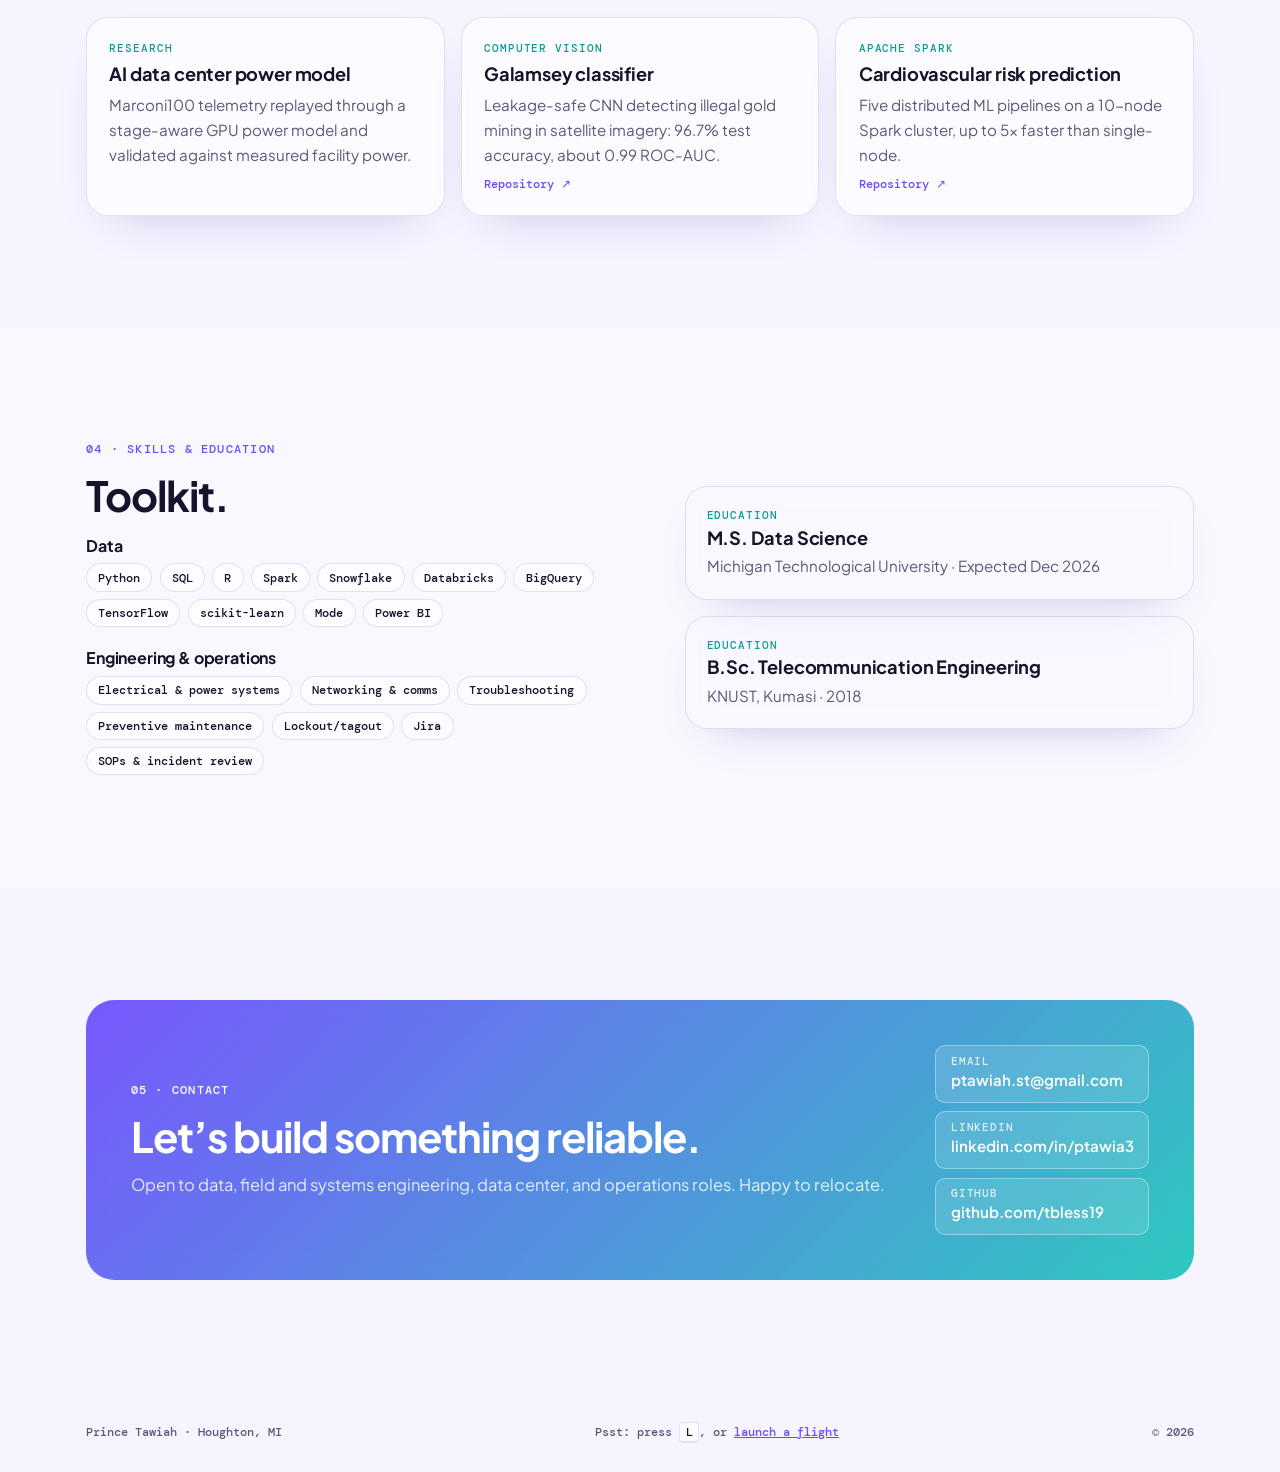
==== commit 4349941a: "Remove href from AI data center power model card Removed the href attribute from the first project c" ====
--- a/index.html
+++ b/index.html
@@ -75,7 +75,7 @@
   <section class="sec wrap" id="work">
     <header class="sec-head"><p class="kicker">03 · Projects</p><h2>Selected work.</h2></header>
     <div class="cards">
-      <a class="card rv" href="https://github.com/tbless19/it-power-analysis" target="_blank" rel="noreferrer"><span class="tag">Research</span><h3>AI data center power model</h3><p>Marconi100 telemetry replayed through a stage-aware GPU power model and validated against measured facility power.</p><span class="go">Repository ↗</span></a>
+      <a class="card rv" target="_blank" rel="noreferrer"><span class="tag">Research</span><h3>AI data center power model</h3><p>Marconi100 telemetry replayed through a stage-aware GPU power model and validated against measured facility power.</p></a>
       <a class="card rv" href="https://github.com/tbless19/galamsey-cnn-classifier" target="_blank" rel="noreferrer"><span class="tag">Computer vision</span><h3>Galamsey classifier</h3><p>Leakage-safe CNN detecting illegal gold mining in satellite imagery: 96.7% test accuracy, about 0.99 ROC-AUC.</p><span class="go">Repository ↗</span></a>
       <a class="card rv" href="https://github.com/tbless19/CVD_-Risk_Prediction_Analysis" target="_blank" rel="noreferrer"><span class="tag">Apache Spark</span><h3>Cardiovascular risk prediction</h3><p>Five distributed ML pipelines on a 10-node Spark cluster, up to 5× faster than single-node.</p><span class="go">Repository ↗</span></a>
     </div>
